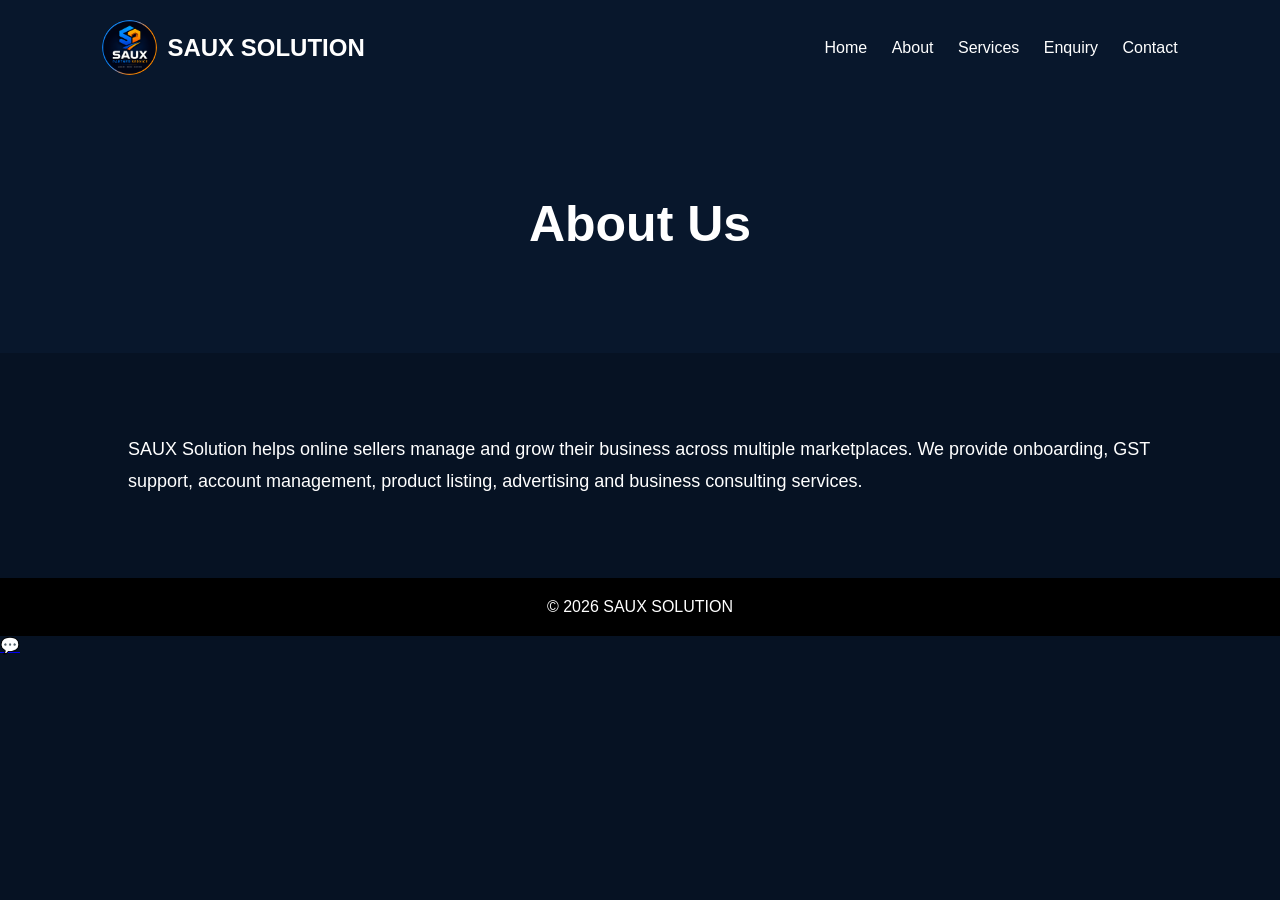
==== about.html @ 6de0330b "Update about.html" ====
<!DOCTYPE html>
<html lang="en">
<head>
<meta charset="UTF-8">
<meta name="viewport" content="width=device-width, initial-scale=1.0">
<title>About - SAUX Solution</title>
<link rel="stylesheet" href="css/style.css">
</head>

<body>

<header>

<div class="logo">
<img src="assets/logo.png">
<h2>SAUX SOLUTION</h2>
</div>

<nav>
<a href="index.html">Home</a>
<a href="about.html">About</a>
<a href="services.html">Services</a>
<a href="enquiry.html">Enquiry</a>
<a href="contact.html">Contact</a>
</nav>

</header>

<section class="page-banner">
<h1>About Us</h1>
</section>

<section class="content">

<p>
SAUX Solution helps online sellers manage and grow their business across multiple marketplaces.
We provide onboarding, GST support, account management, product listing, advertising and business consulting services.
</p>

</section>

<footer>
© 2026 SAUX SOLUTION
</footer>

<a href="https://wa.me/919226494403" class="whatsapp-float">

💬

</a>
  
</body>
</html>
---- css/style.css ----
*{
margin:0;
padding:0;
box-sizing:border-box;
font-family:'Poppins',sans-serif;
}

body{
background:#061223;
color:white;
}

header{
padding:20px 8%;
display:flex;
justify-content:space-between;
align-items:center;
background:#08172c;
}

.logo{
display:flex;
align-items:center;
gap:10px;
}

.logo img{
width:55px;
height:55px;
border-radius:50%;
}

nav a{
color:white;
text-decoration:none;
margin-left:20px;
transition:0.3s;
}

nav a:hover{
color:#ff9800;
}

.hero{
height:90vh;
display:flex;
justify-content:center;
align-items:center;
text-align:center;
padding:40px;
background:linear-gradient(to bottom,#061223,#020817);
}

.hero h1{
font-size:60px;
margin-bottom:20px;
}

.hero p{
font-size:20px;
max-width:700px;
margin:auto;
}

.btn{
display:inline-block;
margin-top:30px;
padding:14px 35px;
background:#ff9800;
color:white;
border:none;
border-radius:30px;
cursor:pointer;
text-decoration:none;
}

.features{
padding:80px 8%;
display:grid;
grid-template-columns:repeat(auto-fit,minmax(250px,1fr));
gap:25px;
}

.feature-card,
.service-card{
background:#0c1d34;
padding:30px;
border-radius:15px;
transition:0.3s;
}

.feature-card:hover,
.service-card:hover{
transform:translateY(-5px);
}

.page-banner{
padding:100px 20px;
text-align:center;
background:#08172c;
}

.page-banner h1{
font-size:50px;
}

.content{
padding:80px 10%;
line-height:1.8;
font-size:18px;
}

.services-grid{
padding:80px 8%;
display:grid;
grid-template-columns:repeat(auto-fit,minmax(280px,1fr));
gap:25px;
}

.form-section{
padding:80px 8%;
display:flex;
justify-content:center;
}

form{
width:100%;
max-width:600px;
display:flex;
flex-direction:column;
gap:20px;
}

input,
textarea{
padding:15px;
border:none;
border-radius:10px;
background:#10243f;
color:white;
}

textarea{
height:150px;
resize:none;
}

.login-box{
max-width:400px;
margin:100px auto;
padding:40px;
background:#0c1d34;
border-radius:15px;
display:flex;
flex-direction:column;
gap:20px;
}

.admin-panel{
padding:80px 8%;
}

.lead-card{
background:#10243f;
padding:25px;
margin-bottom:20px;
border-radius:12px;
}

footer{
padding:20px;
text-align:center;
background:black;
}

@media(max-width:768px){

.hero h1{
font-size:40px;
}

nav{
display:none;
}

}

.login-container{
height:100vh;
display:flex;
justify-content:center;
align-items:center;
background:linear-gradient(to bottom,#061223,#020817);
padding:20px;
}

.login-box{
width:100%;
max-width:420px;
background:#0c1d34;
padding:40px;
border-radius:20px;
box-shadow:0 0 30px rgba(0,0,0,0.4);
text-align:center;
}

.login-box h1{
margin-bottom:10px;
font-size:32px;
}

.login-box p{
margin-bottom:20px;
opacity:0.8;
}

.login-box input{
width:100%;
padding:15px;
margin-bottom:18px;
border:none;
border-radius:10px;
background:#10243f;
color:white;
font-size:16px;
}

.login-box input:focus{
outline:none;
border:1px solid #ff9800;
}

#error{
color:#ff4d4d;
margin-top:15px;
font-size:14px;
}

.btn{
width:100%;
padding:15px;
background:#ff9800;
border:none;
border-radius:10px;
font-size:16px;
font-weight:600;
cursor:pointer;
transition:0.3s;
}

.btn:hover{
background:#ffb340;
}

.logout-btn{
width:200px;
margin-bottom:30px;
}

.delete-btn{
margin-top:15px;
padding:10px 20px;
background:#ff4d4d;
border:none;
border-radius:8px;
color:white;
cursor:pointer;
font-weight:600;
}

.delete-btn:hover{
background:#ff1f1f;
}
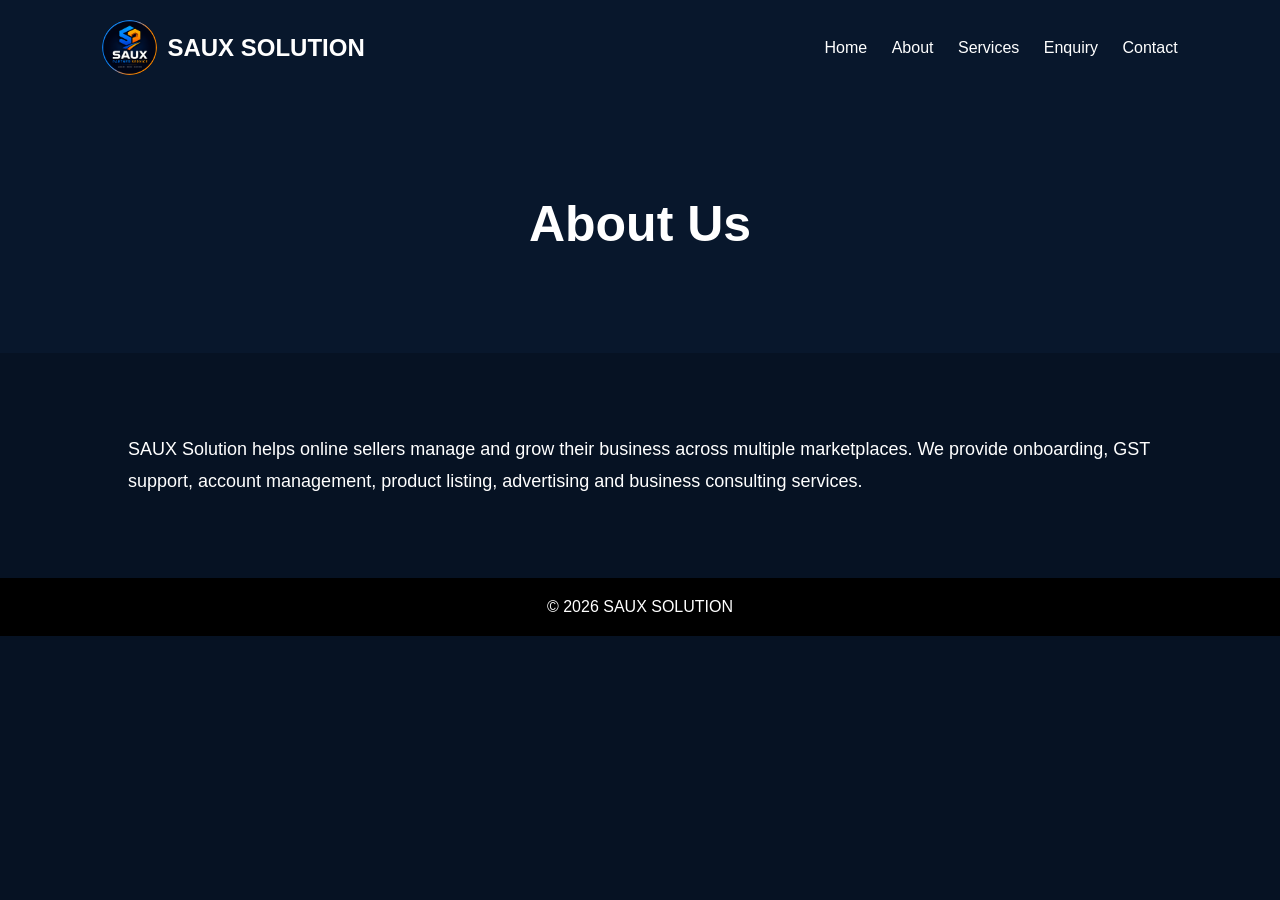
==== commit 27d704d7: "Update about.html" ====
--- a/about.html
+++ b/about.html
@@ -43,9 +43,6 @@
 © 2026 SAUX SOLUTION
 </footer>
 
-<a href="https://wa.me/919226494403" class="whatsapp-float">
-
-💬
 
 </a>
   
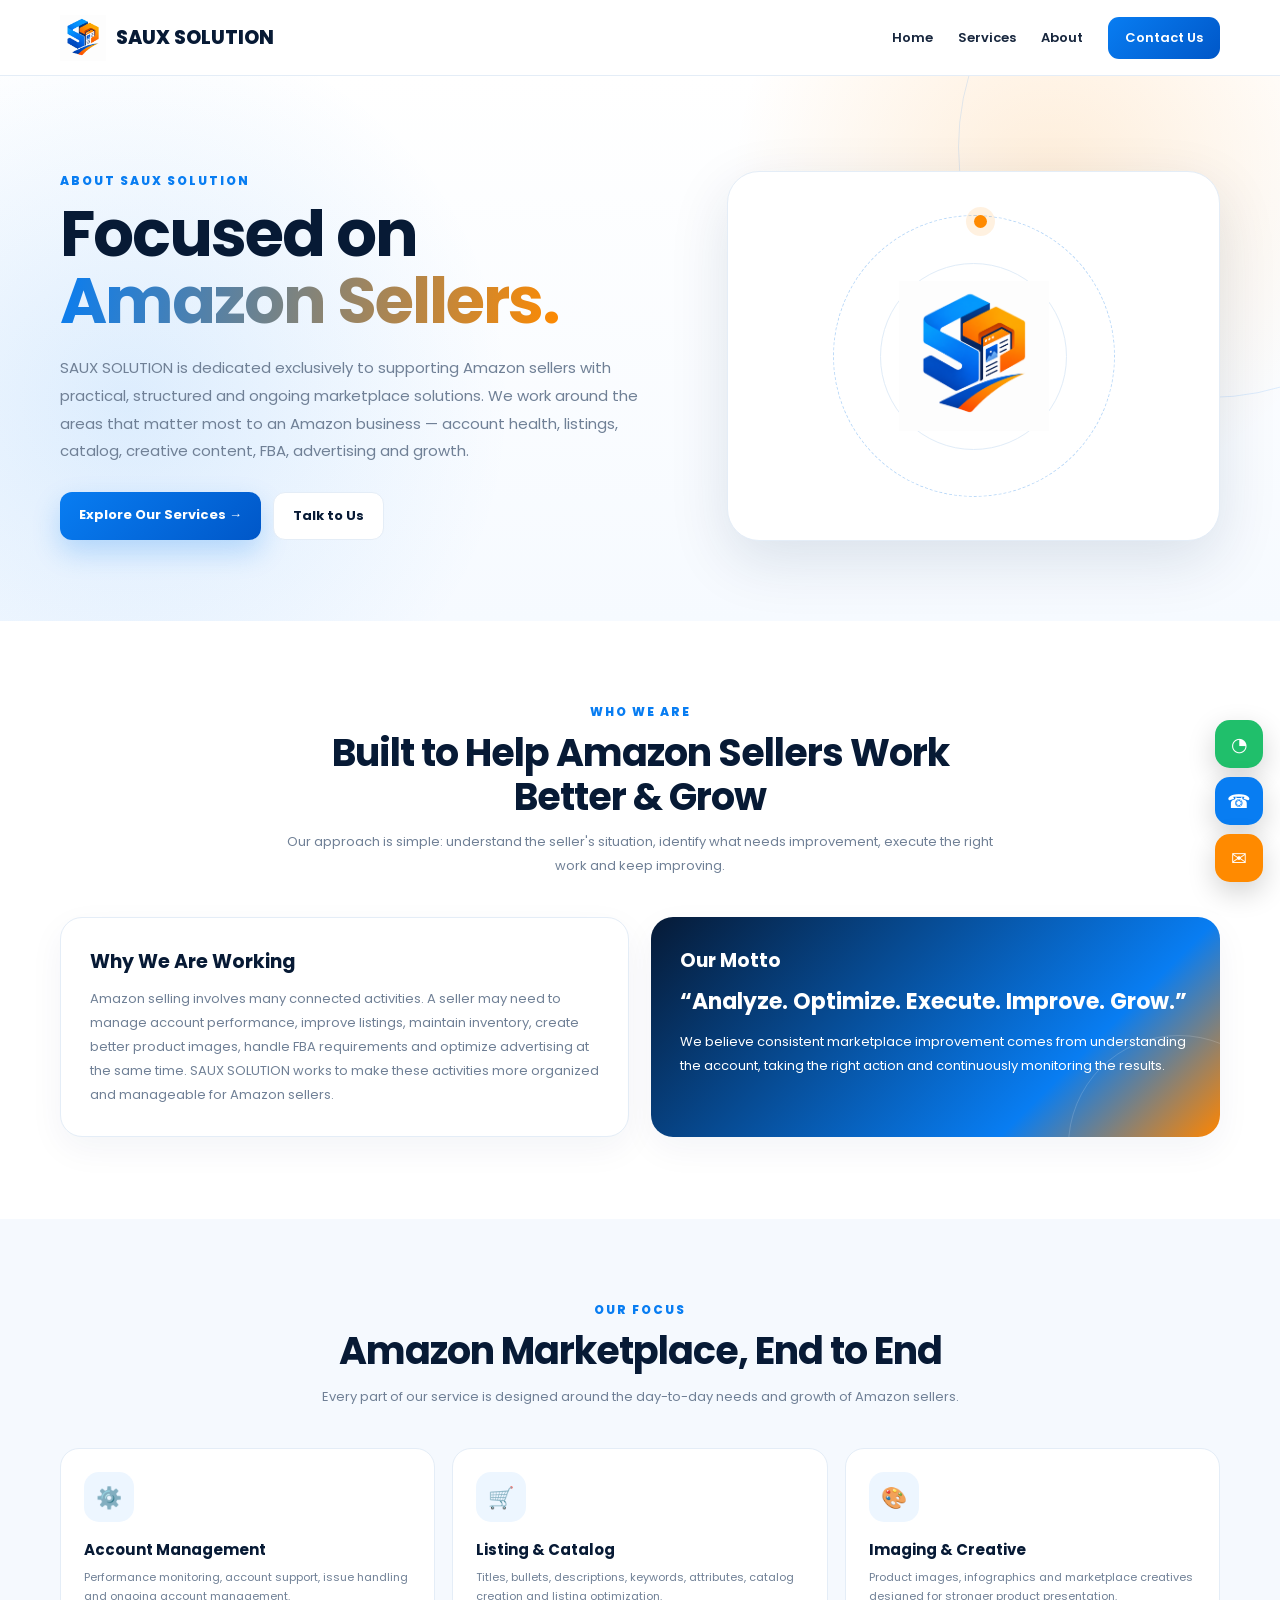
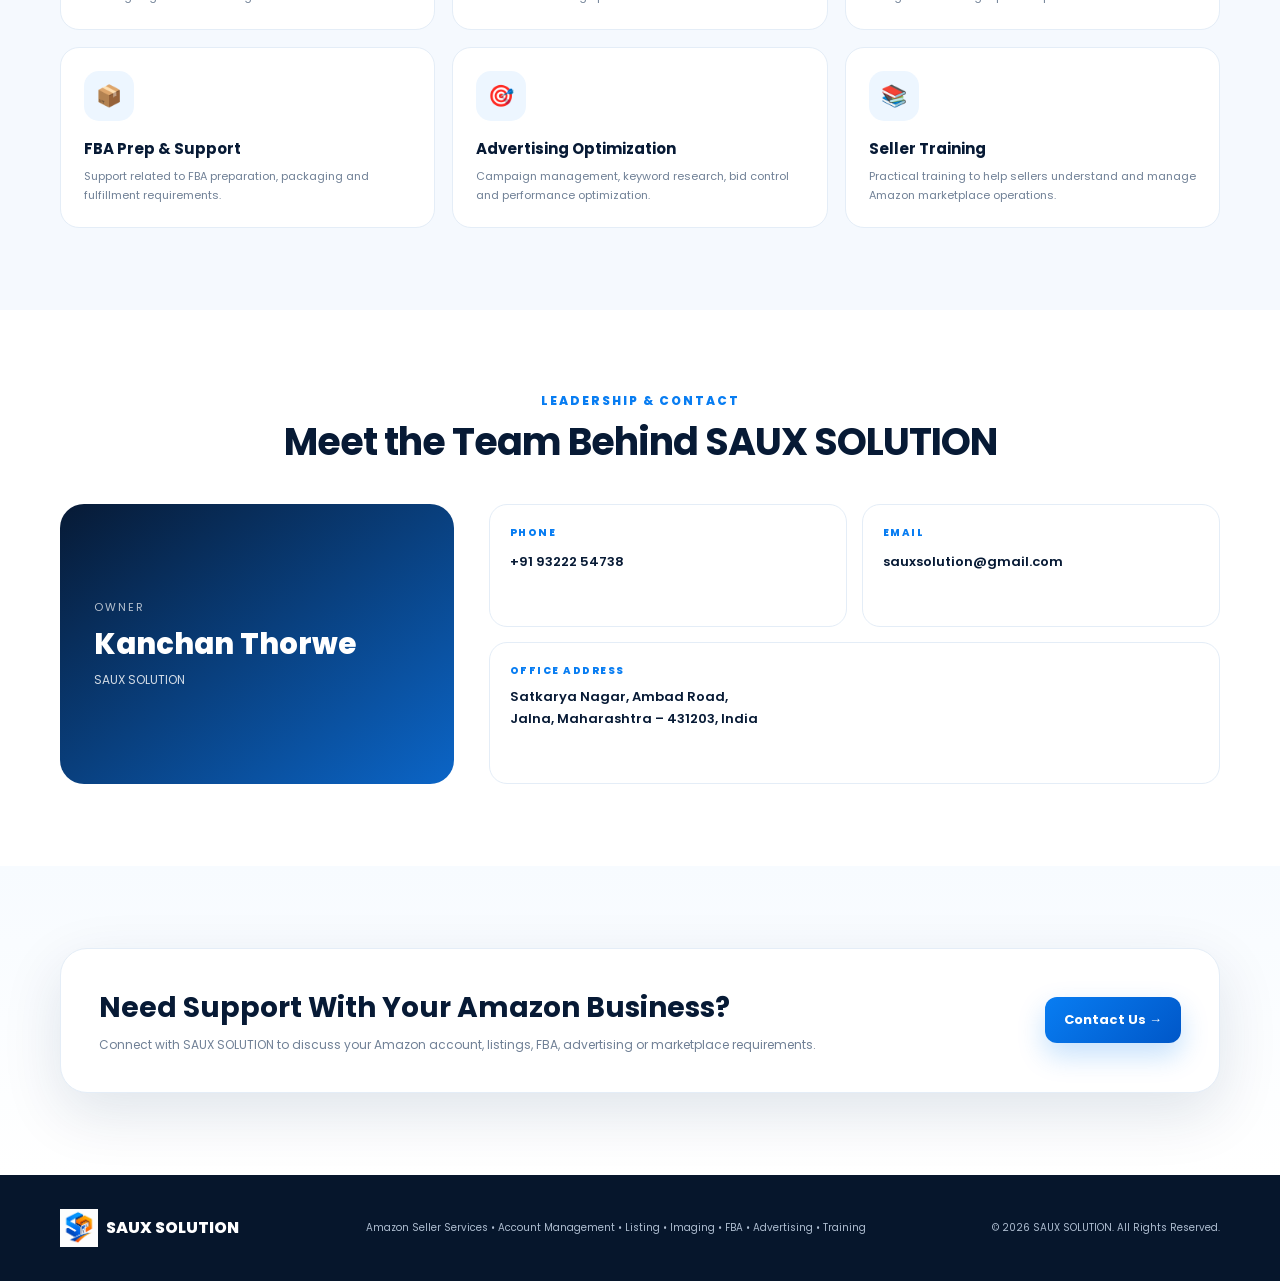
==== commit 35fdd62f: "Update about.html" ====
--- a/about.html
+++ b/about.html
@@ -3,48 +3,254 @@
 <head>
 <meta charset="UTF-8">
 <meta name="viewport" content="width=device-width, initial-scale=1.0">
-<title>About - SAUX Solution</title>
-<link rel="stylesheet" href="css/style.css">
+<title>About Us | SAUX SOLUTION</title>
+<meta name="description" content="Learn about SAUX SOLUTION, an Amazon seller support company focused on account management, listing optimization, imaging, FBA support, advertising and seller growth.">
+<link rel="preconnect" href="https://fonts.googleapis.com">
+<link rel="preconnect" href="https://fonts.gstatic.com" crossorigin>
+<link href="https://fonts.googleapis.com/css2?family=Poppins:wght@400;500;600;700;800&display=swap" rel="stylesheet">
+<style>
+:root{
+ --blue:#087df2;--blue2:#0057c8;--orange:#ff8a00;--orange2:#ff5a00;
+ --navy:#071a35;--text:#17263d;--muted:#708096;--soft:#f5f9fe;
+ --line:#e4edf7;--shadow:0 20px 60px rgba(7,43,82,.12)
+}
+*{box-sizing:border-box;margin:0;padding:0}
+html{scroll-behavior:smooth}
+body{font-family:Poppins,Arial,sans-serif;color:var(--text);overflow-x:hidden;background:#fff}
+a{text-decoration:none;color:inherit}
+.container{width:min(1160px,92%);margin:auto}
+header{height:76px;display:flex;align-items:center;background:rgba(255,255,255,.95);backdrop-filter:blur(14px);border-bottom:1px solid var(--line);position:sticky;top:0;z-index:100}
+.nav{display:flex;align-items:center;justify-content:space-between}
+.brand{display:flex;align-items:center;gap:10px;font-weight:800;color:var(--navy);font-size:19px}
+.brand img{width:46px;height:46px;object-fit:contain}
+nav{display:flex;gap:25px;align-items:center;font-size:13px;font-weight:600}
+nav a:hover{color:var(--blue)}
+.cta{padding:11px 17px;border-radius:11px;background:linear-gradient(135deg,var(--blue),var(--blue2));color:#fff}
+.hero{position:relative;overflow:hidden;padding:95px 0 80px;background:
+radial-gradient(circle at 82% 20%,rgba(255,138,0,.15),transparent 28%),
+radial-gradient(circle at 10% 60%,rgba(8,125,242,.12),transparent 32%),
+linear-gradient(180deg,#fff,#f6faff)}
+.hero:before{content:"";position:absolute;width:500px;height:500px;border:1px solid rgba(8,125,242,.12);border-radius:50%;right:-180px;top:-180px}
+.hero-grid{display:grid;grid-template-columns:1.1fr .9fr;gap:65px;align-items:center;position:relative}
+.kicker{font-size:12px;font-weight:800;letter-spacing:2px;text-transform:uppercase;color:var(--blue);margin-bottom:10px}
+h1{font-size:clamp(42px,5vw,64px);line-height:1.05;letter-spacing:-2px;color:var(--navy)}
+.gradient{background:linear-gradient(100deg,var(--blue),var(--orange));-webkit-background-clip:text;background-clip:text;color:transparent}
+.hero p{color:var(--muted);font-size:15px;line-height:1.85;margin:20px 0;max-width:650px}
+.buttons{display:flex;gap:12px;flex-wrap:wrap;margin-top:27px}
+.btn{padding:13px 19px;border-radius:12px;font-size:13px;font-weight:700;transition:.25s}
+.btn:hover{transform:translateY(-3px)}
+.primary{background:linear-gradient(135deg,var(--blue),var(--blue2));color:#fff;box-shadow:0 12px 28px rgba(8,125,242,.24)}
+.secondary{border:1px solid var(--line);background:#fff;color:var(--navy)}
+.logo-card{height:370px;border-radius:32px;background:#fff;border:1px solid var(--line);box-shadow:var(--shadow);display:grid;place-items:center;position:relative;overflow:hidden}
+.logo-card:before{content:"";position:absolute;width:280px;height:280px;border:1px dashed #b9d8f8;border-radius:50%;animation:spin 20s linear infinite}
+.logo-card:after{content:"";position:absolute;width:185px;height:185px;border:1px solid #e0ecf8;border-radius:50%}
+.logo-card img{width:150px;height:150px;object-fit:contain;position:relative;z-index:2}
+.dot{position:absolute;width:13px;height:13px;border-radius:50%;background:var(--orange);top:43px;left:50%;z-index:3;box-shadow:0 0 0 8px rgba(255,138,0,.12)}
+.section{padding:82px 0}
+.head{text-align:center;max-width:720px;margin:0 auto 40px}
+.head h2{font-size:38px;line-height:1.15;color:var(--navy);letter-spacing:-1px}
+.head p{font-size:13px;line-height:1.8;color:var(--muted);margin-top:12px}
+.about-grid{display:grid;grid-template-columns:1fr 1fr;gap:22px}
+.card{border:1px solid var(--line);border-radius:22px;padding:29px;background:#fff;box-shadow:0 12px 35px rgba(9,48,91,.05)}
+.card h3{font-size:19px;color:var(--navy);margin-bottom:11px}
+.card p{font-size:13px;line-height:1.85;color:var(--muted)}
+.moto{background:linear-gradient(135deg,#061a36,#087df2 72%,#ff8500);color:#fff;border:0;position:relative;overflow:hidden}
+.moto:after{content:"";position:absolute;width:220px;height:220px;border:1px solid rgba(255,255,255,.16);border-radius:50%;right:-70px;bottom:-120px}
+.moto h3,.moto p{color:#fff;position:relative;z-index:2}
+.moto strong{display:block;font-size:22px;line-height:1.45;margin-bottom:12px;position:relative;z-index:2}
+.focus{background:var(--soft)}
+.focus-grid{display:grid;grid-template-columns:repeat(3,1fr);gap:17px}
+.focus-card{background:#fff;border:1px solid var(--line);border-radius:19px;padding:23px;transition:.3s}
+.focus-card:hover{transform:translateY(-7px);box-shadow:var(--shadow)}
+.icon{width:50px;height:50px;border-radius:15px;background:#edf6ff;display:grid;place-items:center;font-size:21px;margin-bottom:16px}
+.focus-card h3{font-size:15px;color:var(--navy);margin-bottom:7px}
+.focus-card p{font-size:11px;line-height:1.7;color:var(--muted)}
+.owner{display:grid;grid-template-columns:.7fr 1.3fr;gap:35px;align-items:stretch}
+.owner-box{border-radius:24px;background:linear-gradient(145deg,#071a35,#0b65c7);color:#fff;padding:34px;display:flex;flex-direction:column;justify-content:center;min-height:280px}
+.owner-label{font-size:11px;text-transform:uppercase;letter-spacing:2px;opacity:.7}
+.owner-name{font-size:29px;font-weight:800;margin-top:7px}
+.owner-role{font-size:12px;opacity:.82;margin-top:5px}
+.info{display:grid;grid-template-columns:1fr 1fr;gap:15px}
+.info-item{border:1px solid var(--line);border-radius:18px;padding:20px;background:#fff}
+.info-item.full{grid-column:1/-1}
+.info-item .label{font-size:10px;text-transform:uppercase;letter-spacing:1.5px;font-weight:800;color:var(--blue);margin-bottom:7px}
+.info-item p,.info-item a{font-size:13px;line-height:1.7;color:var(--navy);font-weight:600}
+.info-item a:hover{color:var(--blue)}
+.contact{background:linear-gradient(180deg,#f7fbff,#fff)}
+.contact-box{border-radius:27px;background:#fff;border:1px solid var(--line);box-shadow:var(--shadow);padding:38px;display:flex;justify-content:space-between;align-items:center;gap:30px}
+.contact-box h2{font-size:28px;color:var(--navy)}
+.contact-box p{font-size:12px;color:var(--muted);margin-top:7px}
+footer{background:#06162c;color:#aebdd0;padding:34px 0}
+.footer{display:flex;justify-content:space-between;gap:20px;align-items:center}
+.footer-brand{color:#fff;font-weight:800;display:flex;align-items:center;gap:8px}
+.footer-brand img{width:38px;height:38px;object-fit:contain}
+.footer p{font-size:10px}
+.float{position:fixed;right:17px;bottom:18px;display:flex;flex-direction:column;gap:9px;z-index:999}
+.float a{width:48px;height:48px;border-radius:15px;color:#fff;display:grid;place-items:center;font-size:19px;box-shadow:0 10px 28px rgba(0,0,0,.18);transition:.25s}
+.float a:hover{transform:translateY(-4px)}
+.whatsapp{background:#20bf6b}.phone{background:var(--blue)}.email{background:var(--orange)}
+@keyframes spin{to{transform:rotate(360deg)}}
+@media(max-width:850px){
+ .hero-grid,.owner{grid-template-columns:1fr}.hero{padding:65px 0}.logo-card{height:310px}.focus-grid{grid-template-columns:1fr 1fr}
+ nav a:not(.cta){display:none}
+}
+@media(max-width:600px){
+ .section{padding:60px 0}.about-grid,.focus-grid,.info{grid-template-columns:1fr}
+ .info-item.full{grid-column:auto}.contact-box{flex-direction:column;align-items:flex-start;padding:28px}
+ .head h2{font-size:31px}.hero h1{font-size:43px}.footer{flex-direction:column;align-items:flex-start}
+}
+</style>
 </head>
-
 <body>
 
 <header>
-
-<div class="logo">
-<img src="assets/logo.png">
-<h2>SAUX SOLUTION</h2>
+ <div class="container nav">
+  <a href="index.html" class="brand">
+   <img src="assets/logo.png" alt="SAUX SOLUTION">
+   <span>SAUX SOLUTION</span>
+  </a>
+  <nav>
+   <a href="index.html">Home</a>
+   <a href="service.html">Services</a>
+   <a href="#about">About</a>
+   <a href="#contact" class="cta">Contact Us</a>
+  </nav>
+ </div>
+</header>
+
+<main>
+<section class="hero">
+ <div class="container hero-grid">
+  <div>
+   <div class="kicker">About SAUX SOLUTION</div>
+   <h1>Focused on<br><span class="gradient">Amazon Sellers.</span></h1>
+   <p>
+    SAUX SOLUTION is dedicated exclusively to supporting Amazon sellers with
+    practical, structured and ongoing marketplace solutions. We work around
+    the areas that matter most to an Amazon business — account health,
+    listings, catalog, creative content, FBA, advertising and growth.
+   </p>
+   <div class="buttons">
+    <a class="btn primary" href="service.html">Explore Our Services →</a>
+    <a class="btn secondary" href="tel:9322254738">Talk to Us</a>
+   </div>
+  </div>
+  <div class="logo-card">
+   <span class="dot"></span>
+   <img src="assets/logo.png" alt="SAUX SOLUTION Logo">
+  </div>
+ </div>
+</section>
+
+<section class="section" id="about">
+ <div class="container">
+  <div class="head">
+   <div class="kicker">Who We Are</div>
+   <h2>Built to Help Amazon Sellers Work Better & Grow</h2>
+   <p>Our approach is simple: understand the seller's situation, identify what needs improvement, execute the right work and keep improving.</p>
+  </div>
+
+  <div class="about-grid">
+   <div class="card">
+    <h3>Why We Are Working</h3>
+    <p>
+     Amazon selling involves many connected activities. A seller may need to
+     manage account performance, improve listings, maintain inventory,
+     create better product images, handle FBA requirements and optimize
+     advertising at the same time. SAUX SOLUTION works to make these
+     activities more organized and manageable for Amazon sellers.
+    </p>
+   </div>
+   <div class="card moto">
+    <h3>Our Motto</h3>
+    <strong>“Analyze. Optimize. Execute. Improve. Grow.”</strong>
+    <p>
+     We believe consistent marketplace improvement comes from understanding
+     the account, taking the right action and continuously monitoring the
+     results.
+    </p>
+   </div>
+  </div>
+ </div>
+</section>
+
+<section class="section focus">
+ <div class="container">
+  <div class="head">
+   <div class="kicker">Our Focus</div>
+   <h2>Amazon Marketplace, End to End</h2>
+   <p>Every part of our service is designed around the day-to-day needs and growth of Amazon sellers.</p>
+  </div>
+
+  <div class="focus-grid">
+   <div class="focus-card"><div class="icon">⚙️</div><h3>Account Management</h3><p>Performance monitoring, account support, issue handling and ongoing account management.</p></div>
+   <div class="focus-card"><div class="icon">🛒</div><h3>Listing & Catalog</h3><p>Titles, bullets, descriptions, keywords, attributes, catalog creation and listing optimization.</p></div>
+   <div class="focus-card"><div class="icon">🎨</div><h3>Imaging & Creative</h3><p>Product images, infographics and marketplace creatives designed for stronger product presentation.</p></div>
+   <div class="focus-card"><div class="icon">📦</div><h3>FBA Prep & Support</h3><p>Support related to FBA preparation, packaging and fulfillment requirements.</p></div>
+   <div class="focus-card"><div class="icon">🎯</div><h3>Advertising Optimization</h3><p>Campaign management, keyword research, bid control and performance optimization.</p></div>
+   <div class="focus-card"><div class="icon">📚</div><h3>Seller Training</h3><p>Practical training to help sellers understand and manage Amazon marketplace operations.</p></div>
+  </div>
+ </div>
+</section>
+
+<section class="section">
+ <div class="container">
+  <div class="head">
+   <div class="kicker">Leadership & Contact</div>
+   <h2>Meet the Team Behind SAUX SOLUTION</h2>
+  </div>
+
+  <div class="owner">
+   <div class="owner-box">
+    <span class="owner-label">Owner</span>
+    <div class="owner-name">Kanchan Thorwe</div>
+    <div class="owner-role">SAUX SOLUTION</div>
+   </div>
+
+   <div class="info">
+    <div class="info-item">
+     <div class="label">Phone</div>
+     <a href="tel:9322254738">+91 93222 54738</a>
+    </div>
+    <div class="info-item">
+     <div class="label">Email</div>
+     <a href="mailto:sauxsolution@gmail.com">sauxsolution@gmail.com</a>
+    </div>
+    <div class="info-item full">
+     <div class="label">Office Address</div>
+     <p>Satkarya Nagar, Ambad Road,<br>Jalna, Maharashtra – 431203, India</p>
+    </div>
+   </div>
+  </div>
+ </div>
+</section>
+
+<section class="section contact" id="contact">
+ <div class="container">
+  <div class="contact-box">
+   <div>
+    <h2>Need Support With Your Amazon Business?</h2>
+    <p>Connect with SAUX SOLUTION to discuss your Amazon account, listings, FBA, advertising or marketplace requirements.</p>
+   </div>
+   <a class="btn primary" href="tel:9322254738">Contact Us →</a>
+  </div>
+ </div>
+</section>
+</main>
+
+<footer>
+ <div class="container footer">
+  <div class="footer-brand"><img src="assets/logo.png" alt="">SAUX SOLUTION</div>
+  <p>Amazon Seller Services • Account Management • Listing • Imaging • FBA • Advertising • Training</p>
+  <p>© 2026 SAUX SOLUTION. All Rights Reserved.</p>
+ </div>
+</footer>
+
+<div class="float">
+ <a class="whatsapp" href="https://wa.me/919322254738" target="_blank" aria-label="WhatsApp">◔</a>
+ <a class="phone" href="tel:9322254738" aria-label="Call">☎</a>
+ <a class="email" href="mailto:sauxsolution@gmail.com" aria-label="Email">✉</a>
 </div>
 
-<nav>
-<a href="index.html">Home</a>
-<a href="about.html">About</a>
-<a href="services.html">Services</a>
-<a href="enquiry.html">Enquiry</a>
-<a href="contact.html">Contact</a>
-</nav>
-
-</header>
-
-<section class="page-banner">
-<h1>About Us</h1>
-</section>
-
-<section class="content">
-
-<p>
-SAUX Solution helps online sellers manage and grow their business across multiple marketplaces.
-We provide onboarding, GST support, account management, product listing, advertising and business consulting services.
-</p>
-
-</section>
-
-<footer>
-© 2026 SAUX SOLUTION
-</footer>
-
-
-</a>
-  
 </body>
 </html>
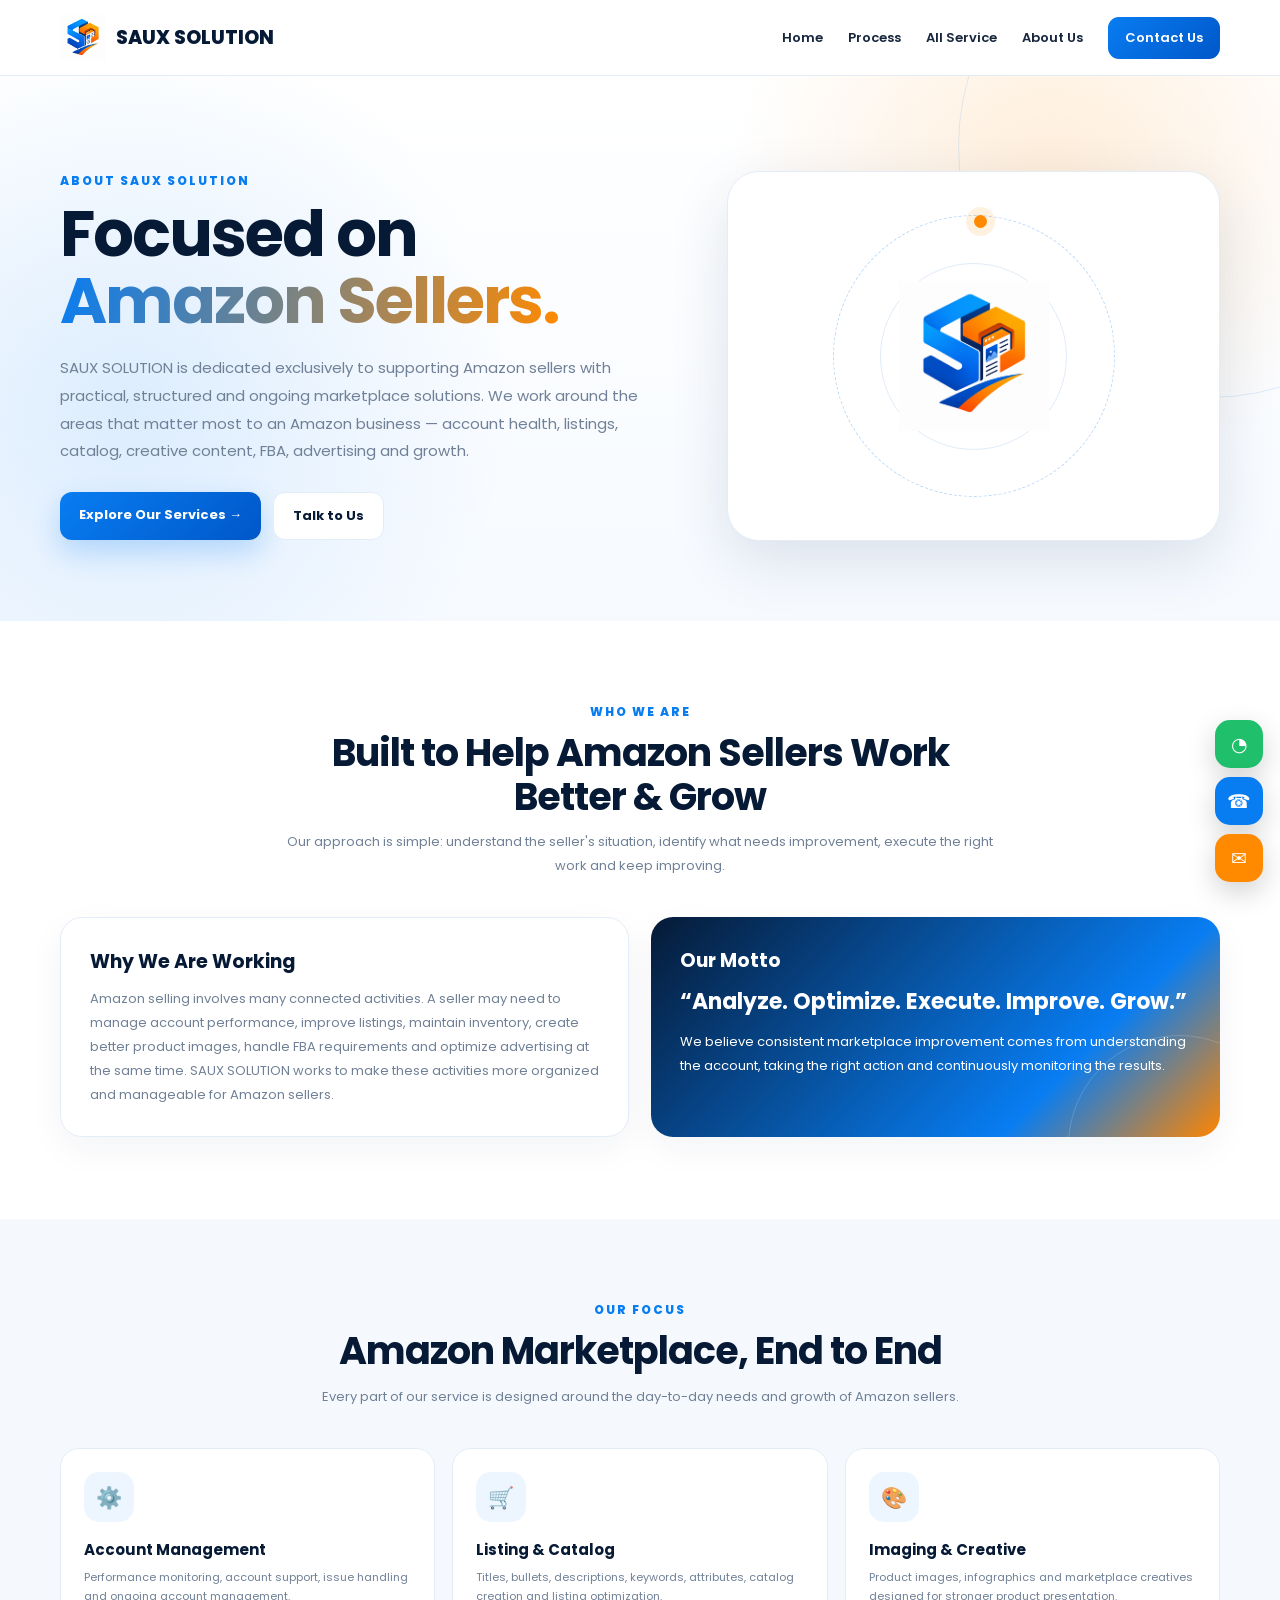
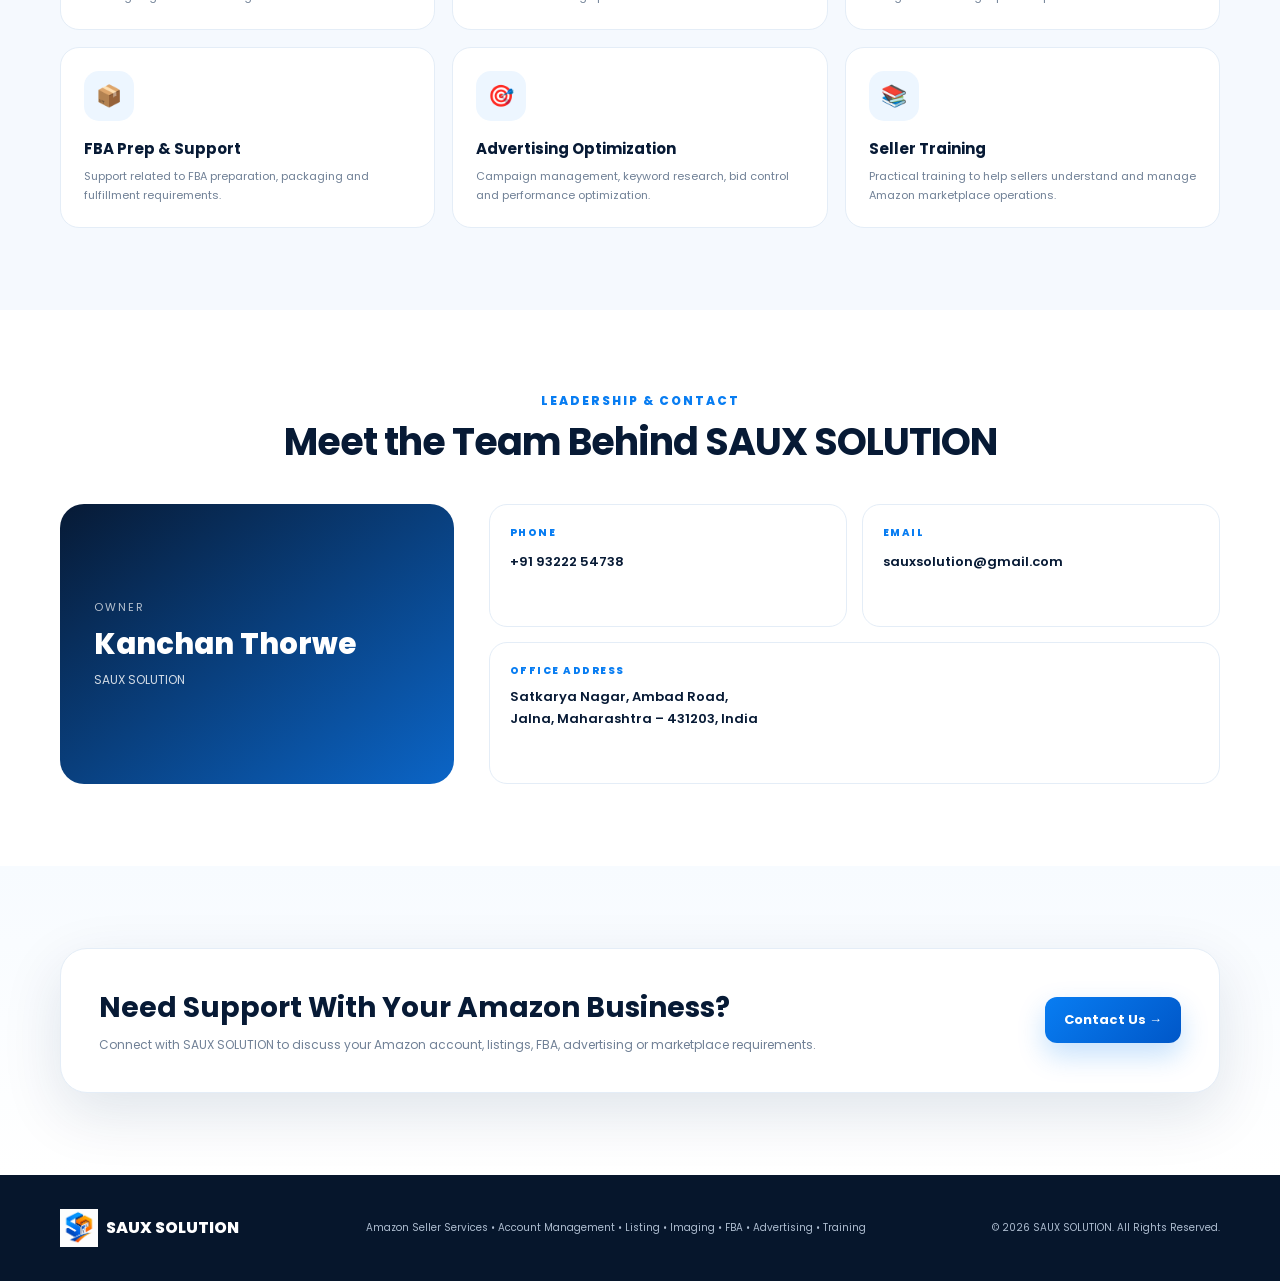
==== commit 96016cbc: "Update about.html" ====
--- a/about.html
+++ b/about.html
@@ -111,8 +111,9 @@
   </a>
   <nav>
    <a href="index.html">Home</a>
-   <a href="service.html">Services</a>
-   <a href="#about">About</a>
+   <a href="#process">Process</a>
+   <a href="service.html">All Service</a>
+   <a href="about.html">About Us</a>
    <a href="#contact" class="cta">Contact Us</a>
   </nav>
  </div>
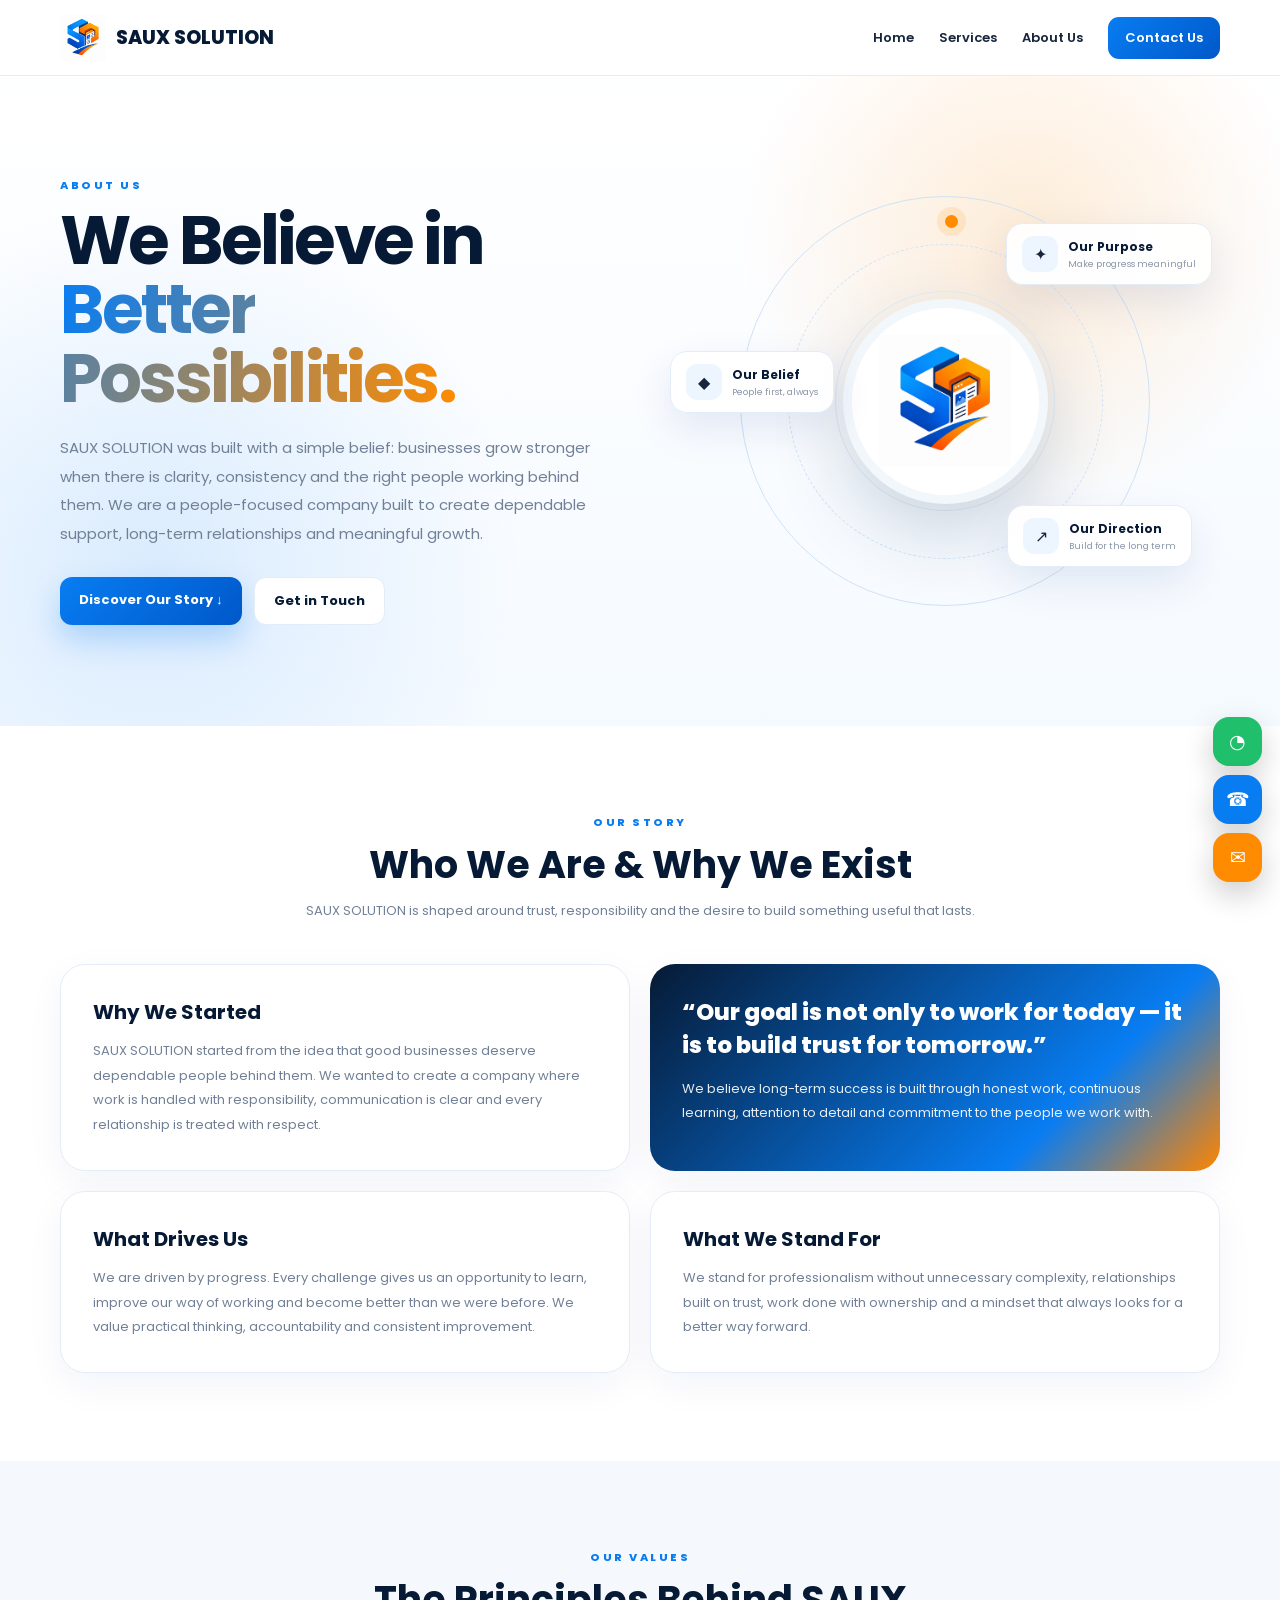
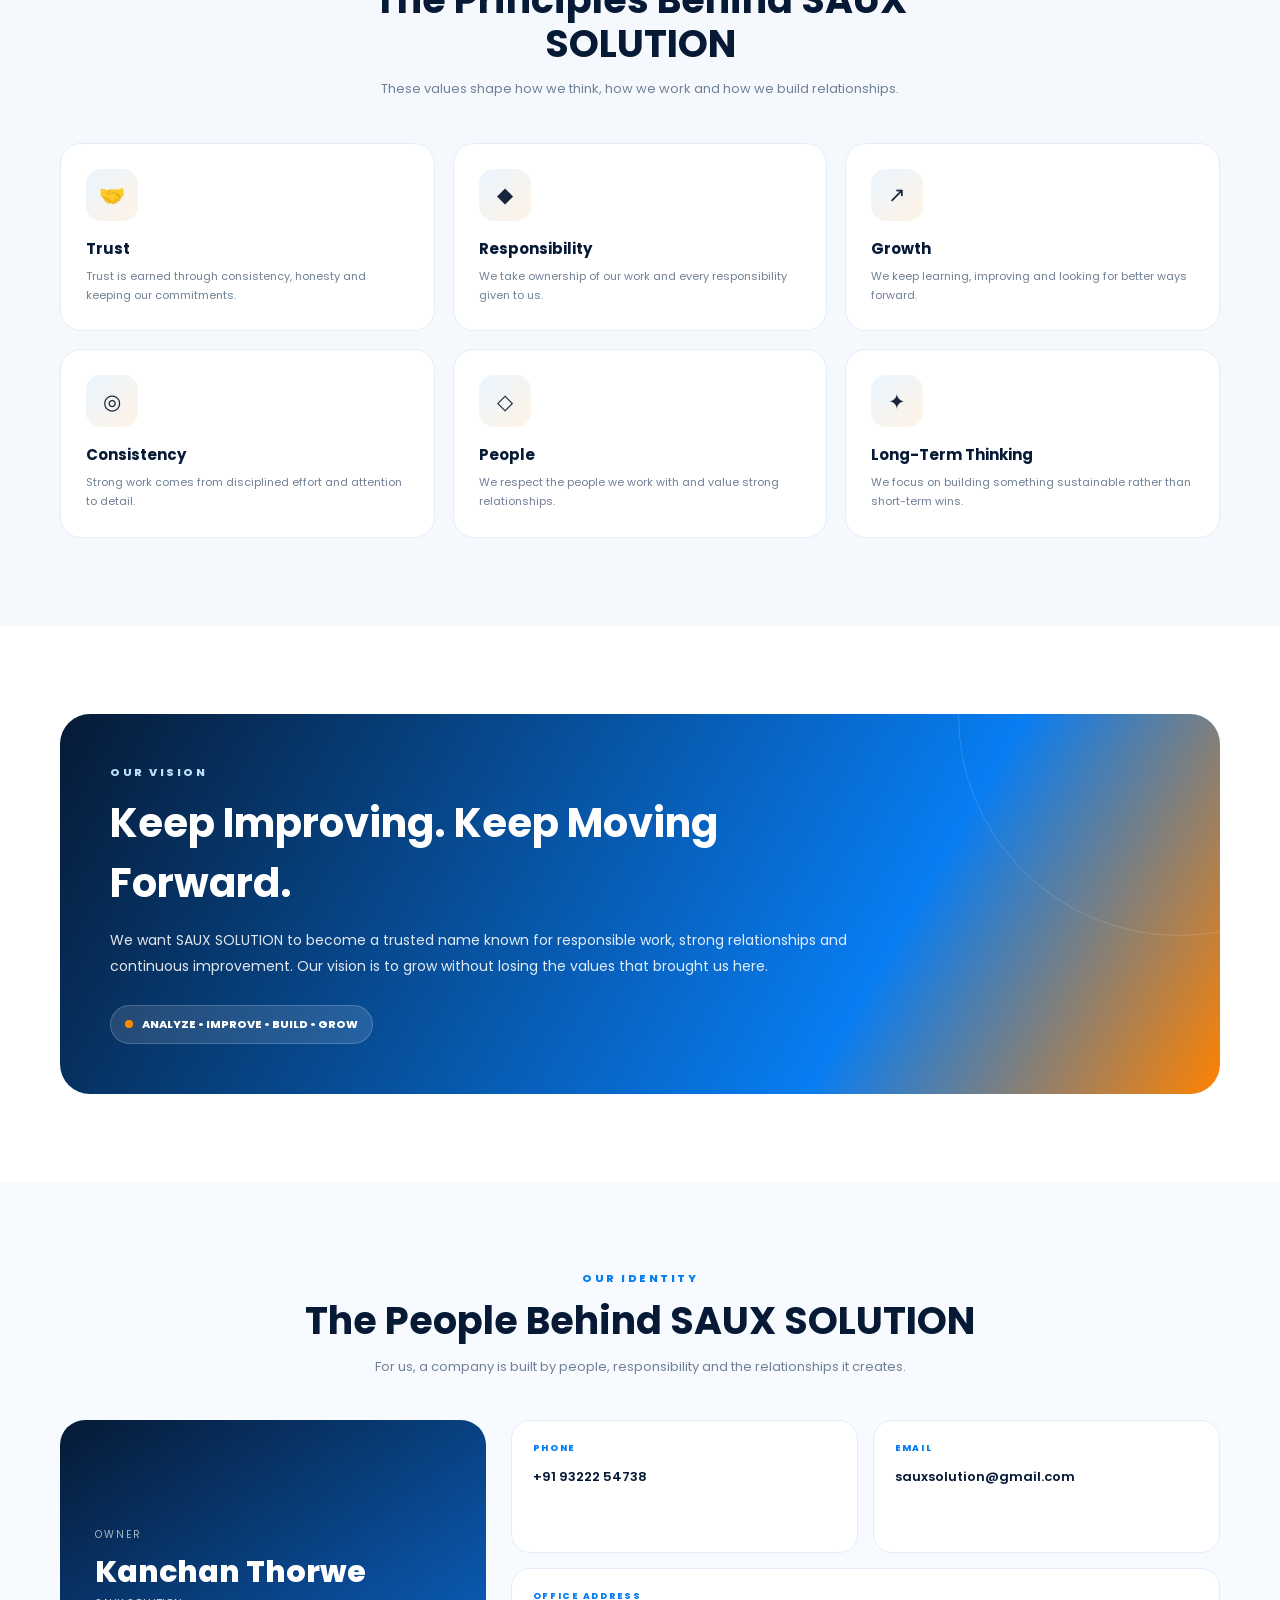
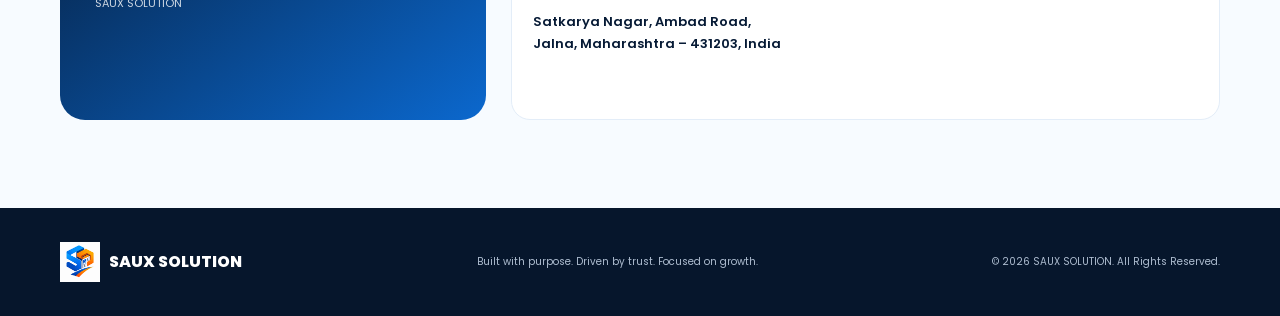
==== commit 05999f6b: "Update about.html" ====
--- a/about.html
+++ b/about.html
@@ -1,257 +1,13 @@
-<!DOCTYPE html>
-<html lang="en">
-<head>
-<meta charset="UTF-8">
-<meta name="viewport" content="width=device-width, initial-scale=1.0">
-<title>About Us | SAUX SOLUTION</title>
-<meta name="description" content="Learn about SAUX SOLUTION, an Amazon seller support company focused on account management, listing optimization, imaging, FBA support, advertising and seller growth.">
-<link rel="preconnect" href="https://fonts.googleapis.com">
-<link rel="preconnect" href="https://fonts.gstatic.com" crossorigin>
-<link href="https://fonts.googleapis.com/css2?family=Poppins:wght@400;500;600;700;800&display=swap" rel="stylesheet">
-<style>
-:root{
- --blue:#087df2;--blue2:#0057c8;--orange:#ff8a00;--orange2:#ff5a00;
- --navy:#071a35;--text:#17263d;--muted:#708096;--soft:#f5f9fe;
- --line:#e4edf7;--shadow:0 20px 60px rgba(7,43,82,.12)
-}
-*{box-sizing:border-box;margin:0;padding:0}
-html{scroll-behavior:smooth}
-body{font-family:Poppins,Arial,sans-serif;color:var(--text);overflow-x:hidden;background:#fff}
-a{text-decoration:none;color:inherit}
-.container{width:min(1160px,92%);margin:auto}
-header{height:76px;display:flex;align-items:center;background:rgba(255,255,255,.95);backdrop-filter:blur(14px);border-bottom:1px solid var(--line);position:sticky;top:0;z-index:100}
-.nav{display:flex;align-items:center;justify-content:space-between}
-.brand{display:flex;align-items:center;gap:10px;font-weight:800;color:var(--navy);font-size:19px}
-.brand img{width:46px;height:46px;object-fit:contain}
-nav{display:flex;gap:25px;align-items:center;font-size:13px;font-weight:600}
-nav a:hover{color:var(--blue)}
-.cta{padding:11px 17px;border-radius:11px;background:linear-gradient(135deg,var(--blue),var(--blue2));color:#fff}
-.hero{position:relative;overflow:hidden;padding:95px 0 80px;background:
-radial-gradient(circle at 82% 20%,rgba(255,138,0,.15),transparent 28%),
-radial-gradient(circle at 10% 60%,rgba(8,125,242,.12),transparent 32%),
-linear-gradient(180deg,#fff,#f6faff)}
-.hero:before{content:"";position:absolute;width:500px;height:500px;border:1px solid rgba(8,125,242,.12);border-radius:50%;right:-180px;top:-180px}
-.hero-grid{display:grid;grid-template-columns:1.1fr .9fr;gap:65px;align-items:center;position:relative}
-.kicker{font-size:12px;font-weight:800;letter-spacing:2px;text-transform:uppercase;color:var(--blue);margin-bottom:10px}
-h1{font-size:clamp(42px,5vw,64px);line-height:1.05;letter-spacing:-2px;color:var(--navy)}
-.gradient{background:linear-gradient(100deg,var(--blue),var(--orange));-webkit-background-clip:text;background-clip:text;color:transparent}
-.hero p{color:var(--muted);font-size:15px;line-height:1.85;margin:20px 0;max-width:650px}
-.buttons{display:flex;gap:12px;flex-wrap:wrap;margin-top:27px}
-.btn{padding:13px 19px;border-radius:12px;font-size:13px;font-weight:700;transition:.25s}
-.btn:hover{transform:translateY(-3px)}
-.primary{background:linear-gradient(135deg,var(--blue),var(--blue2));color:#fff;box-shadow:0 12px 28px rgba(8,125,242,.24)}
-.secondary{border:1px solid var(--line);background:#fff;color:var(--navy)}
-.logo-card{height:370px;border-radius:32px;background:#fff;border:1px solid var(--line);box-shadow:var(--shadow);display:grid;place-items:center;position:relative;overflow:hidden}
-.logo-card:before{content:"";position:absolute;width:280px;height:280px;border:1px dashed #b9d8f8;border-radius:50%;animation:spin 20s linear infinite}
-.logo-card:after{content:"";position:absolute;width:185px;height:185px;border:1px solid #e0ecf8;border-radius:50%}
-.logo-card img{width:150px;height:150px;object-fit:contain;position:relative;z-index:2}
-.dot{position:absolute;width:13px;height:13px;border-radius:50%;background:var(--orange);top:43px;left:50%;z-index:3;box-shadow:0 0 0 8px rgba(255,138,0,.12)}
-.section{padding:82px 0}
-.head{text-align:center;max-width:720px;margin:0 auto 40px}
-.head h2{font-size:38px;line-height:1.15;color:var(--navy);letter-spacing:-1px}
-.head p{font-size:13px;line-height:1.8;color:var(--muted);margin-top:12px}
-.about-grid{display:grid;grid-template-columns:1fr 1fr;gap:22px}
-.card{border:1px solid var(--line);border-radius:22px;padding:29px;background:#fff;box-shadow:0 12px 35px rgba(9,48,91,.05)}
-.card h3{font-size:19px;color:var(--navy);margin-bottom:11px}
-.card p{font-size:13px;line-height:1.85;color:var(--muted)}
-.moto{background:linear-gradient(135deg,#061a36,#087df2 72%,#ff8500);color:#fff;border:0;position:relative;overflow:hidden}
-.moto:after{content:"";position:absolute;width:220px;height:220px;border:1px solid rgba(255,255,255,.16);border-radius:50%;right:-70px;bottom:-120px}
-.moto h3,.moto p{color:#fff;position:relative;z-index:2}
-.moto strong{display:block;font-size:22px;line-height:1.45;margin-bottom:12px;position:relative;z-index:2}
-.focus{background:var(--soft)}
-.focus-grid{display:grid;grid-template-columns:repeat(3,1fr);gap:17px}
-.focus-card{background:#fff;border:1px solid var(--line);border-radius:19px;padding:23px;transition:.3s}
-.focus-card:hover{transform:translateY(-7px);box-shadow:var(--shadow)}
-.icon{width:50px;height:50px;border-radius:15px;background:#edf6ff;display:grid;place-items:center;font-size:21px;margin-bottom:16px}
-.focus-card h3{font-size:15px;color:var(--navy);margin-bottom:7px}
-.focus-card p{font-size:11px;line-height:1.7;color:var(--muted)}
-.owner{display:grid;grid-template-columns:.7fr 1.3fr;gap:35px;align-items:stretch}
-.owner-box{border-radius:24px;background:linear-gradient(145deg,#071a35,#0b65c7);color:#fff;padding:34px;display:flex;flex-direction:column;justify-content:center;min-height:280px}
-.owner-label{font-size:11px;text-transform:uppercase;letter-spacing:2px;opacity:.7}
-.owner-name{font-size:29px;font-weight:800;margin-top:7px}
-.owner-role{font-size:12px;opacity:.82;margin-top:5px}
-.info{display:grid;grid-template-columns:1fr 1fr;gap:15px}
-.info-item{border:1px solid var(--line);border-radius:18px;padding:20px;background:#fff}
-.info-item.full{grid-column:1/-1}
-.info-item .label{font-size:10px;text-transform:uppercase;letter-spacing:1.5px;font-weight:800;color:var(--blue);margin-bottom:7px}
-.info-item p,.info-item a{font-size:13px;line-height:1.7;color:var(--navy);font-weight:600}
-.info-item a:hover{color:var(--blue)}
-.contact{background:linear-gradient(180deg,#f7fbff,#fff)}
-.contact-box{border-radius:27px;background:#fff;border:1px solid var(--line);box-shadow:var(--shadow);padding:38px;display:flex;justify-content:space-between;align-items:center;gap:30px}
-.contact-box h2{font-size:28px;color:var(--navy)}
-.contact-box p{font-size:12px;color:var(--muted);margin-top:7px}
-footer{background:#06162c;color:#aebdd0;padding:34px 0}
-.footer{display:flex;justify-content:space-between;gap:20px;align-items:center}
-.footer-brand{color:#fff;font-weight:800;display:flex;align-items:center;gap:8px}
-.footer-brand img{width:38px;height:38px;object-fit:contain}
-.footer p{font-size:10px}
-.float{position:fixed;right:17px;bottom:18px;display:flex;flex-direction:column;gap:9px;z-index:999}
-.float a{width:48px;height:48px;border-radius:15px;color:#fff;display:grid;place-items:center;font-size:19px;box-shadow:0 10px 28px rgba(0,0,0,.18);transition:.25s}
-.float a:hover{transform:translateY(-4px)}
-.whatsapp{background:#20bf6b}.phone{background:var(--blue)}.email{background:var(--orange)}
-@keyframes spin{to{transform:rotate(360deg)}}
-@media(max-width:850px){
- .hero-grid,.owner{grid-template-columns:1fr}.hero{padding:65px 0}.logo-card{height:310px}.focus-grid{grid-template-columns:1fr 1fr}
- nav a:not(.cta){display:none}
-}
-@media(max-width:600px){
- .section{padding:60px 0}.about-grid,.focus-grid,.info{grid-template-columns:1fr}
- .info-item.full{grid-column:auto}.contact-box{flex-direction:column;align-items:flex-start;padding:28px}
- .head h2{font-size:31px}.hero h1{font-size:43px}.footer{flex-direction:column;align-items:flex-start}
-}
-</style>
-</head>
-<body>
-
-<header>
- <div class="container nav">
-  <a href="index.html" class="brand">
-   <img src="assets/logo.png" alt="SAUX SOLUTION">
-   <span>SAUX SOLUTION</span>
-  </a>
-  <nav>
-   <a href="index.html">Home</a>
-   <a href="#process">Process</a>
-   <a href="service.html">All Service</a>
-   <a href="about.html">About Us</a>
-   <a href="#contact" class="cta">Contact Us</a>
-  </nav>
- </div>
-</header>
-
+<!DOCTYPE html><html lang="en"><head><meta charset="UTF-8"><meta name="viewport" content="width=device-width,initial-scale=1.0"><title>About Us | SAUX SOLUTION</title><meta name="description" content="About SAUX SOLUTION — our story, purpose, vision, values, motto, leadership and contact information."><link rel="preconnect" href="https://fonts.googleapis.com"><link rel="preconnect" href="https://fonts.gstatic.com" crossorigin><link href="https://fonts.googleapis.com/css2?family=Poppins:wght@400;500;600;700;800&display=swap" rel="stylesheet"><style>
+:root{--b:#087df2;--bd:#0058c9;--o:#ff8b00;--n:#061a35;--m:#718096;--l:#f5f9fe;--line:#e3edf8}*{box-sizing:border-box;margin:0;padding:0}html{scroll-behavior:smooth}body{font-family:Poppins,Arial;color:#17263c;overflow-x:hidden}a{text-decoration:none;color:inherit}.c{width:min(1160px,92%);margin:auto}header{height:76px;position:sticky;top:0;z-index:10;background:#fffffff2;backdrop-filter:blur(16px);border-bottom:1px solid var(--line)}nav,.nav{height:100%;display:flex;align-items:center;justify-content:space-between}.brand{display:flex;align-items:center;gap:10px;font-weight:800;color:var(--n);font-size:19px}.brand img{width:46px;height:46px;object-fit:contain}.links{display:flex;gap:25px;font-size:13px;font-weight:600}.links a:hover{color:var(--b)}.cta{padding:11px 17px;border-radius:11px;color:white!important;background:linear-gradient(135deg,var(--b),var(--bd))}.hero{min-height:650px;display:flex;align-items:center;overflow:hidden;background:radial-gradient(circle at 80% 25%,#ff8b0028,transparent 25%),radial-gradient(circle at 12% 75%,#087df220,transparent 30%),linear-gradient(#fff,#f5faff)}.grid{display:grid;grid-template-columns:1fr 1fr;gap:60px;align-items:center}.k{font-size:11px;letter-spacing:2.5px;text-transform:uppercase;font-weight:800;color:var(--b);margin-bottom:12px}h1{font-size:clamp(44px,5.3vw,70px);line-height:1.02;letter-spacing:-2.8px;color:var(--n)}.grad{background:linear-gradient(100deg,var(--b),var(--o));-webkit-background-clip:text;color:transparent}.hero p{font-size:15px;line-height:1.9;color:var(--m);margin-top:21px}.buttons{display:flex;gap:12px;margin-top:29px;flex-wrap:wrap}.btn{padding:13px 19px;border-radius:12px;font-size:13px;font-weight:700;transition:.25s}.btn:hover{transform:translateY(-3px)}.primary{background:linear-gradient(135deg,var(--b),var(--bd));color:#fff;box-shadow:0 14px 30px #087df240}.light{border:1px solid var(--line);background:#fff;color:var(--n)}.art{height:440px;position:relative;display:grid;place-items:center}.ring{position:absolute;border-radius:50%;border:1px solid #cfe3f8}.a{width:410px;height:410px;animation:spin 24s linear infinite}.b{width:315px;height:315px;border-style:dashed;animation:spinr 18s linear infinite}.d{width:220px;height:220px;border-color:#e3edf8}.dot{position:absolute;width:13px;height:13px;border-radius:50%;background:var(--o);top:18px;left:50%;box-shadow:0 0 0 8px #ff8b0022}.core{width:205px;height:205px;border-radius:50%;background:#fff;border:9px solid #f2f7fc;box-shadow:0 28px 75px #052a5230;display:grid;place-items:center;z-index:3;animation:floatcore 5s ease-in-out infinite}.core img{width:132px;height:132px;object-fit:contain}.orb{position:absolute;z-index:4;background:#fffffff5;border:1px solid var(--line);box-shadow:0 16px 42px #072a8219;border-radius:17px;padding:12px 15px;display:flex;gap:10px;align-items:center;animation:float 5s ease-in-out infinite}.orb strong{display:block;font-size:12px;color:var(--n)}.orb span{display:block;font-size:9px;color:#8a96a7;margin-top:2px}.oi{width:36px;height:36px;border-radius:11px;display:grid;place-items:center;background:#edf6ff}.x{right:8px;top:42px}.y{left:0;top:170px;animation-delay:.8s}.z{right:28px;bottom:54px;animation-delay:1.4s}.section{padding:88px 0}.head{text-align:center;max-width:720px;margin:0 auto 42px}.head h2{font-size:38px;line-height:1.15;color:var(--n)}.head p{font-size:13px;line-height:1.8;color:var(--m);margin-top:12px}.story{display:grid;grid-template-columns:1fr 1fr;gap:20px}.card{border:1px solid var(--line);border-radius:25px;padding:32px;background:#fff;box-shadow:0 12px 38px #072a820d}.card h3{font-size:20px;color:var(--n);margin-bottom:12px}.card p{font-size:13px;line-height:1.9;color:var(--m)}.highlight{background:linear-gradient(135deg,#061a35,#087df2 72%,#ff8500);border:0;color:#fff}.highlight h3,.highlight p{color:#fff}.highlight p{opacity:.9}.quote{font-size:23px;font-weight:800;line-height:1.45;margin-bottom:14px}.values{background:var(--l)}.values-grid{display:grid;grid-template-columns:repeat(3,1fr);gap:18px}.value{background:#fff;border:1px solid var(--line);border-radius:21px;padding:25px;transition:.3s}.value:hover{transform:translateY(-8px);box-shadow:0 24px 70px #052a5221}.vi{width:52px;height:52px;border-radius:15px;display:grid;place-items:center;background:linear-gradient(135deg,#eaf5ff,#fff3e5);font-size:21px;margin-bottom:16px}.value h3{font-size:15px;color:var(--n);margin-bottom:7px}.value p{font-size:11px;line-height:1.75;color:var(--m)}.vision{padding:88px 0}.vision-box{background:linear-gradient(120deg,#061a35,#087df2 70%,#ff8200);border-radius:30px;padding:50px;color:white;position:relative;overflow:hidden}.vision-box:before{content:"";position:absolute;width:440px;height:440px;border:1px solid #ffffff24;border-radius:50%;right:-180px;top:-220px}.vision-content{position:relative;z-index:2;max-width:750px}.vision-content .k{color:#bfe1ff}.vision-content h2{font-size:40px}.vision-content p{font-size:14px;line-height:1.9;opacity:.88;margin-top:14px}.motto{display:inline-flex;gap:9px;align-items:center;margin-top:25px;padding:10px 14px;background:#ffffff1f;border:1px solid #ffffff2e;border-radius:999px;font-size:11px;font-weight:800}.md{width:8px;height:8px;background:var(--o);border-radius:50%}.contact{background:#f7fbff}.owner{display:grid;grid-template-columns:.75fr 1.25fr;gap:25px}.owner-card{min-height:300px;border-radius:25px;padding:35px;color:#fff;background:linear-gradient(145deg,#061a35,#0b68ce);display:flex;flex-direction:column;justify-content:center;overflow:hidden}.ol{font-size:10px;letter-spacing:2px;text-transform:uppercase;opacity:.65}.on{font-size:30px;font-weight:800;margin-top:7px}.or{font-size:11px;opacity:.8}.info{display:grid;grid-template-columns:1fr 1fr;gap:15px}.inf{background:#fff;border:1px solid var(--line);border-radius:19px;padding:21px}.full{grid-column:1/-1}.label{font-size:9px;text-transform:uppercase;letter-spacing:1.7px;color:var(--b);font-weight:800;margin-bottom:8px}.inf p,.inf a{font-size:13px;line-height:1.7;font-weight:600;color:var(--n)}.inf a:hover{color:var(--b)}footer{background:#06162c;color:#aebdd0;padding:34px 0}.foot{display:flex;justify-content:space-between;align-items:center;gap:20px}.fb{display:flex;align-items:center;gap:9px;color:#fff;font-weight:800}.fb img{width:40px}.foot p{font-size:10px}.float{position:fixed;right:18px;bottom:18px;display:flex;flex-direction:column;gap:9px;z-index:20}.float a{width:49px;height:49px;border-radius:16px;color:#fff;display:grid;place-items:center;font-size:19px;box-shadow:0 12px 30px #0003;transition:.25s}.float a:hover{transform:translateY(-4px)}.wa{background:#20bf6b}.ph{background:var(--b)}.em{background:var(--o)}.reveal{opacity:0;transform:translateY(24px);transition:.7s}.show{opacity:1;transform:none}@keyframes spin{to{transform:rotate(360deg)}}@keyframes spinr{to{transform:rotate(-360deg)}}@keyframes float{0%,100%{transform:translateY(0)}50%{transform:translateY(-12px)}}@keyframes floatcore{0%,100%{transform:translateY(0)}50%{transform:translateY(-8px)}}@media(max-width:900px){.grid,.owner{grid-template-columns:1fr}.hero{padding:70px 0}.art{height:420px}.values-grid{grid-template-columns:1fr 1fr}.story{grid-template-columns:1fr}}@media(max-width:650px){header{height:68px}.brand{font-size:17px}.brand img{width:41px}.links a:not(.cta){display:none}.hero{padding:52px 0 30px}.hero h1{font-size:45px}.hero p{font-size:13px}.art{transform:scale(.78);margin:-30px 0 -55px}.section{padding:62px 0}.head h2{font-size:31px}.values-grid,.info{grid-template-columns:1fr}.full{grid-column:auto}.vision-box{padding:34px 25px}.vision-content h2{font-size:31px}.foot{flex-direction:column;align-items:flex-start}}
+</style></head><body>
+<header><div class="c nav"><a class="brand" href="index.html"><img src="assets/logo.png" alt="SAUX SOLUTION"><span>SAUX SOLUTION</span></a><nav class="links"><a href="index.html">Home</a><a href="service.html">Services</a><a href="about.html">About Us</a><a class="cta" href="#contact">Contact Us</a></nav></div></header>
 <main>
-<section class="hero">
- <div class="container hero-grid">
-  <div>
-   <div class="kicker">About SAUX SOLUTION</div>
-   <h1>Focused on<br><span class="gradient">Amazon Sellers.</span></h1>
-   <p>
-    SAUX SOLUTION is dedicated exclusively to supporting Amazon sellers with
-    practical, structured and ongoing marketplace solutions. We work around
-    the areas that matter most to an Amazon business — account health,
-    listings, catalog, creative content, FBA, advertising and growth.
-   </p>
-   <div class="buttons">
-    <a class="btn primary" href="service.html">Explore Our Services →</a>
-    <a class="btn secondary" href="tel:9322254738">Talk to Us</a>
-   </div>
-  </div>
-  <div class="logo-card">
-   <span class="dot"></span>
-   <img src="assets/logo.png" alt="SAUX SOLUTION Logo">
-  </div>
- </div>
-</section>
-
-<section class="section" id="about">
- <div class="container">
-  <div class="head">
-   <div class="kicker">Who We Are</div>
-   <h2>Built to Help Amazon Sellers Work Better & Grow</h2>
-   <p>Our approach is simple: understand the seller's situation, identify what needs improvement, execute the right work and keep improving.</p>
-  </div>
-
-  <div class="about-grid">
-   <div class="card">
-    <h3>Why We Are Working</h3>
-    <p>
-     Amazon selling involves many connected activities. A seller may need to
-     manage account performance, improve listings, maintain inventory,
-     create better product images, handle FBA requirements and optimize
-     advertising at the same time. SAUX SOLUTION works to make these
-     activities more organized and manageable for Amazon sellers.
-    </p>
-   </div>
-   <div class="card moto">
-    <h3>Our Motto</h3>
-    <strong>“Analyze. Optimize. Execute. Improve. Grow.”</strong>
-    <p>
-     We believe consistent marketplace improvement comes from understanding
-     the account, taking the right action and continuously monitoring the
-     results.
-    </p>
-   </div>
-  </div>
- </div>
-</section>
-
-<section class="section focus">
- <div class="container">
-  <div class="head">
-   <div class="kicker">Our Focus</div>
-   <h2>Amazon Marketplace, End to End</h2>
-   <p>Every part of our service is designed around the day-to-day needs and growth of Amazon sellers.</p>
-  </div>
-
-  <div class="focus-grid">
-   <div class="focus-card"><div class="icon">⚙️</div><h3>Account Management</h3><p>Performance monitoring, account support, issue handling and ongoing account management.</p></div>
-   <div class="focus-card"><div class="icon">🛒</div><h3>Listing & Catalog</h3><p>Titles, bullets, descriptions, keywords, attributes, catalog creation and listing optimization.</p></div>
-   <div class="focus-card"><div class="icon">🎨</div><h3>Imaging & Creative</h3><p>Product images, infographics and marketplace creatives designed for stronger product presentation.</p></div>
-   <div class="focus-card"><div class="icon">📦</div><h3>FBA Prep & Support</h3><p>Support related to FBA preparation, packaging and fulfillment requirements.</p></div>
-   <div class="focus-card"><div class="icon">🎯</div><h3>Advertising Optimization</h3><p>Campaign management, keyword research, bid control and performance optimization.</p></div>
-   <div class="focus-card"><div class="icon">📚</div><h3>Seller Training</h3><p>Practical training to help sellers understand and manage Amazon marketplace operations.</p></div>
-  </div>
- </div>
-</section>
-
-<section class="section">
- <div class="container">
-  <div class="head">
-   <div class="kicker">Leadership & Contact</div>
-   <h2>Meet the Team Behind SAUX SOLUTION</h2>
-  </div>
-
-  <div class="owner">
-   <div class="owner-box">
-    <span class="owner-label">Owner</span>
-    <div class="owner-name">Kanchan Thorwe</div>
-    <div class="owner-role">SAUX SOLUTION</div>
-   </div>
-
-   <div class="info">
-    <div class="info-item">
-     <div class="label">Phone</div>
-     <a href="tel:9322254738">+91 93222 54738</a>
-    </div>
-    <div class="info-item">
-     <div class="label">Email</div>
-     <a href="mailto:sauxsolution@gmail.com">sauxsolution@gmail.com</a>
-    </div>
-    <div class="info-item full">
-     <div class="label">Office Address</div>
-     <p>Satkarya Nagar, Ambad Road,<br>Jalna, Maharashtra – 431203, India</p>
-    </div>
-   </div>
-  </div>
- </div>
-</section>
-
-<section class="section contact" id="contact">
- <div class="container">
-  <div class="contact-box">
-   <div>
-    <h2>Need Support With Your Amazon Business?</h2>
-    <p>Connect with SAUX SOLUTION to discuss your Amazon account, listings, FBA, advertising or marketplace requirements.</p>
-   </div>
-   <a class="btn primary" href="tel:9322254738">Contact Us →</a>
-  </div>
- </div>
-</section>
-</main>
-
-<footer>
- <div class="container footer">
-  <div class="footer-brand"><img src="assets/logo.png" alt="">SAUX SOLUTION</div>
-  <p>Amazon Seller Services • Account Management • Listing • Imaging • FBA • Advertising • Training</p>
-  <p>© 2026 SAUX SOLUTION. All Rights Reserved.</p>
- </div>
-</footer>
-
-<div class="float">
- <a class="whatsapp" href="https://wa.me/919322254738" target="_blank" aria-label="WhatsApp">◔</a>
- <a class="phone" href="tel:9322254738" aria-label="Call">☎</a>
- <a class="email" href="mailto:sauxsolution@gmail.com" aria-label="Email">✉</a>
-</div>
-
-</body>
-</html>
+<section class="hero"><div class="c grid"><div class="reveal"><div class="k">About Us</div><h1>We Believe in<br><span class="grad">Better Possibilities.</span></h1><p>SAUX SOLUTION was built with a simple belief: businesses grow stronger when there is clarity, consistency and the right people working behind them. We are a people-focused company built to create dependable support, long-term relationships and meaningful growth.</p><div class="buttons"><a class="btn primary" href="#story">Discover Our Story ↓</a><a class="btn light" href="#contact">Get in Touch</a></div></div><div class="art reveal"><div class="ring a"><i class="dot"></i></div><div class="ring b"></div><div class="ring d"></div><div class="core"><img src="assets/logo.png" alt="SAUX SOLUTION Logo"></div><div class="orb x"><div class="oi">✦</div><div><strong>Our Purpose</strong><span>Make progress meaningful</span></div></div><div class="orb y"><div class="oi">◆</div><div><strong>Our Belief</strong><span>People first, always</span></div></div><div class="orb z"><div class="oi">↗</div><div><strong>Our Direction</strong><span>Build for the long term</span></div></div></div></div></section>
+<section class="section" id="story"><div class="c"><div class="head reveal"><div class="k">Our Story</div><h2>Who We Are & Why We Exist</h2><p>SAUX SOLUTION is shaped around trust, responsibility and the desire to build something useful that lasts.</p></div><div class="story"><div class="card reveal"><h3>Why We Started</h3><p>SAUX SOLUTION started from the idea that good businesses deserve dependable people behind them. We wanted to create a company where work is handled with responsibility, communication is clear and every relationship is treated with respect.</p></div><div class="card highlight reveal"><div class="quote">“Our goal is not only to work for today — it is to build trust for tomorrow.”</div><p>We believe long-term success is built through honest work, continuous learning, attention to detail and commitment to the people we work with.</p></div><div class="card reveal"><h3>What Drives Us</h3><p>We are driven by progress. Every challenge gives us an opportunity to learn, improve our way of working and become better than we were before. We value practical thinking, accountability and consistent improvement.</p></div><div class="card reveal"><h3>What We Stand For</h3><p>We stand for professionalism without unnecessary complexity, relationships built on trust, work done with ownership and a mindset that always looks for a better way forward.</p></div></div></div></section>
+<section class="section values"><div class="c"><div class="head reveal"><div class="k">Our Values</div><h2>The Principles Behind SAUX SOLUTION</h2><p>These values shape how we think, how we work and how we build relationships.</p></div><div class="values-grid"><div class="value reveal"><div class="vi">🤝</div><h3>Trust</h3><p>Trust is earned through consistency, honesty and keeping our commitments.</p></div><div class="value reveal"><div class="vi">◆</div><h3>Responsibility</h3><p>We take ownership of our work and every responsibility given to us.</p></div><div class="value reveal"><div class="vi">↗</div><h3>Growth</h3><p>We keep learning, improving and looking for better ways forward.</p></div><div class="value reveal"><div class="vi">◎</div><h3>Consistency</h3><p>Strong work comes from disciplined effort and attention to detail.</p></div><div class="value reveal"><div class="vi">◇</div><h3>People</h3><p>We respect the people we work with and value strong relationships.</p></div><div class="value reveal"><div class="vi">✦</div><h3>Long-Term Thinking</h3><p>We focus on building something sustainable rather than short-term wins.</p></div></div></div></section>
+<section class="vision"><div class="c"><div class="vision-box reveal"><div class="vision-content"><div class="k">Our Vision</div><h2>Keep Improving. Keep Moving Forward.</h2><p>We want SAUX SOLUTION to become a trusted name known for responsible work, strong relationships and continuous improvement. Our vision is to grow without losing the values that brought us here.</p><div class="motto"><i class="md"></i> ANALYZE • IMPROVE • BUILD • GROW</div></div></div></div></section>
+<section class="section contact" id="contact"><div class="c"><div class="head reveal"><div class="k">Our Identity</div><h2>The People Behind SAUX SOLUTION</h2><p>For us, a company is built by people, responsibility and the relationships it creates.</p></div><div class="owner"><div class="owner-card reveal"><span class="ol">Owner</span><div class="on">Kanchan Thorwe</div><div class="or">SAUX SOLUTION</div></div><div class="info"><div class="inf reveal"><div class="label">Phone</div><a href="tel:9322254738">+91 93222 54738</a></div><div class="inf reveal"><div class="label">Email</div><a href="mailto:sauxsolution@gmail.com">sauxsolution@gmail.com</a></div><div class="inf full reveal"><div class="label">Office Address</div><p>Satkarya Nagar, Ambad Road,<br>Jalna, Maharashtra – 431203, India</p></div></div></div></div></section>
+</main><footer><div class="c foot"><div class="fb"><img src="assets/logo.png" alt="SAUX SOLUTION"><span>SAUX SOLUTION</span></div><p>Built with purpose. Driven by trust. Focused on growth.</p><p>© 2026 SAUX SOLUTION. All Rights Reserved.</p></div></footer>
+<div class="float"><a class="wa" href="https://wa.me/919322254738" target="_blank" aria-label="WhatsApp">◔</a><a class="ph" href="tel:9322254738" aria-label="Call">☎</a><a class="em" href="mailto:sauxsolution@gmail.com" aria-label="Email">✉</a></div>
+<script>const io=new IntersectionObserver(e=>e.forEach(x=>{if(x.isIntersecting){x.target.classList.add('show');io.unobserve(x.target)}}),{threshold:.12});document.querySelectorAll('.reveal').forEach(x=>io.observe(x));</script></body></html>
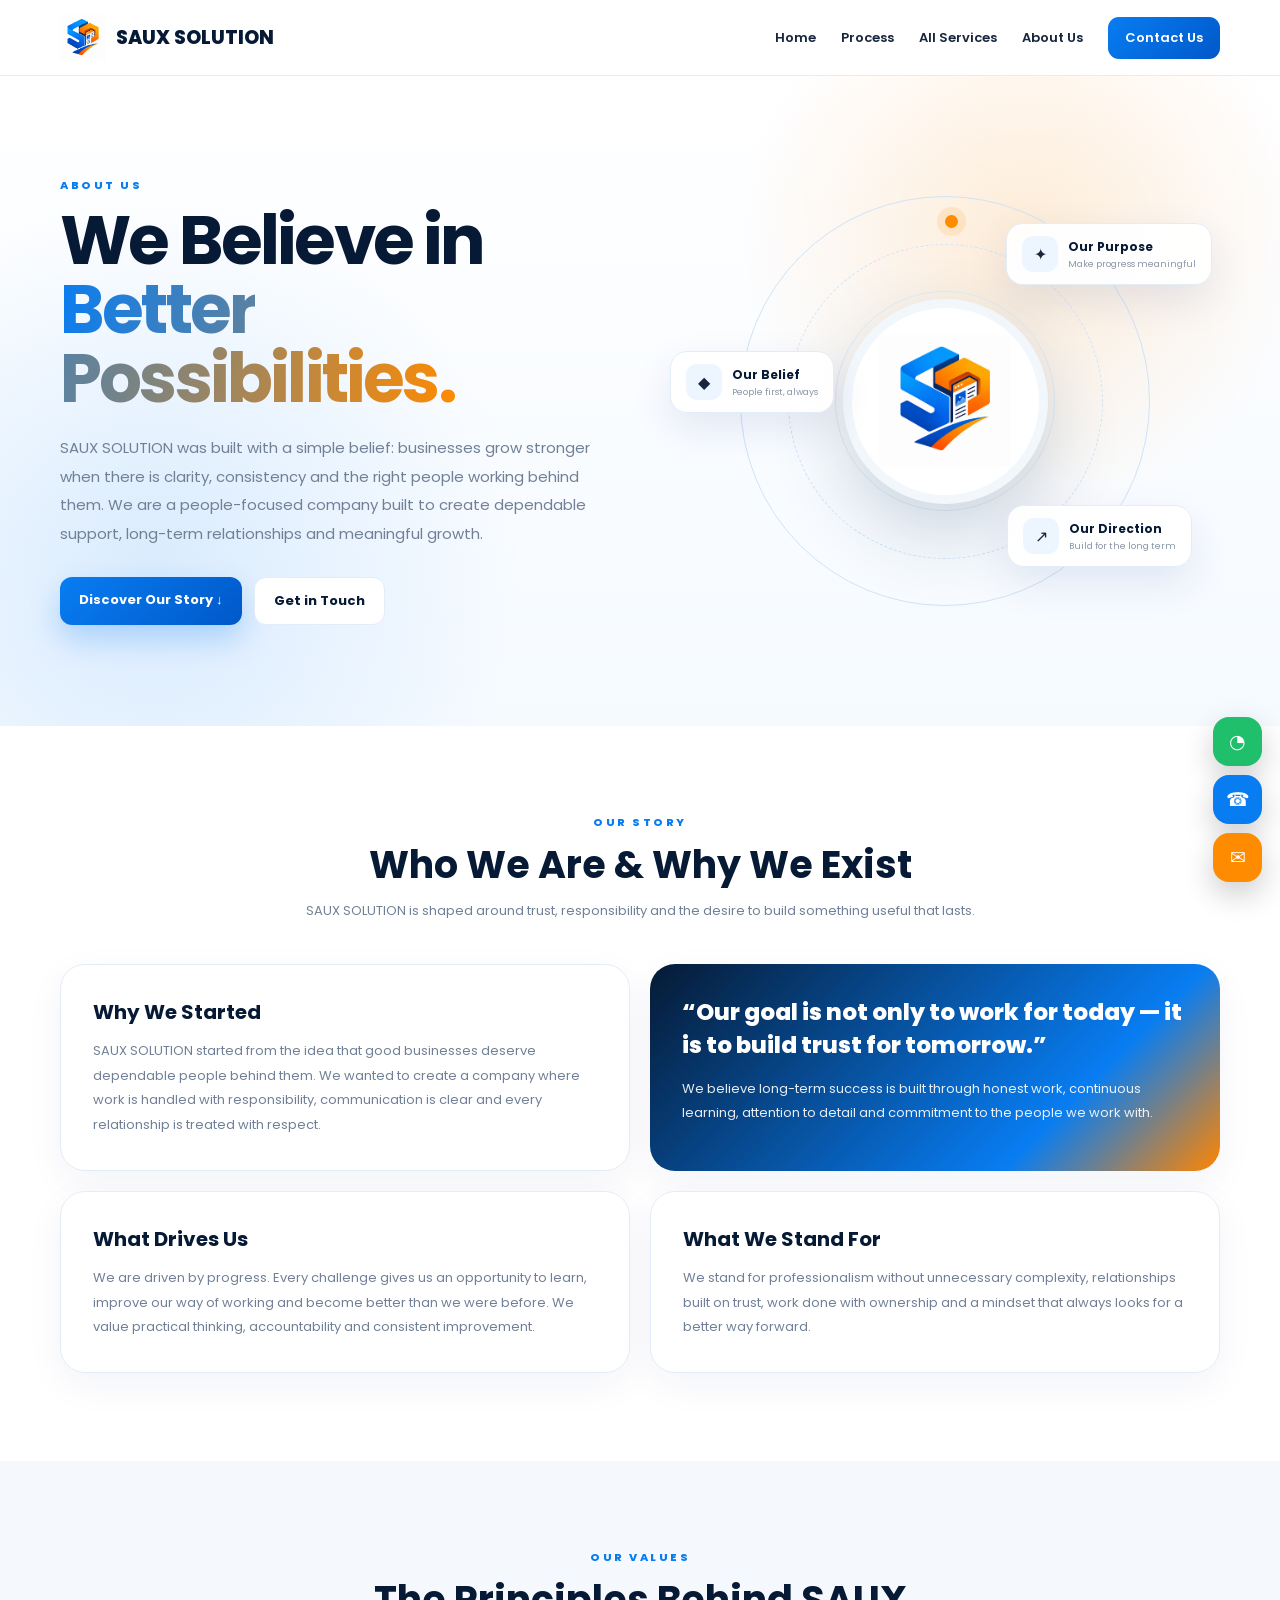
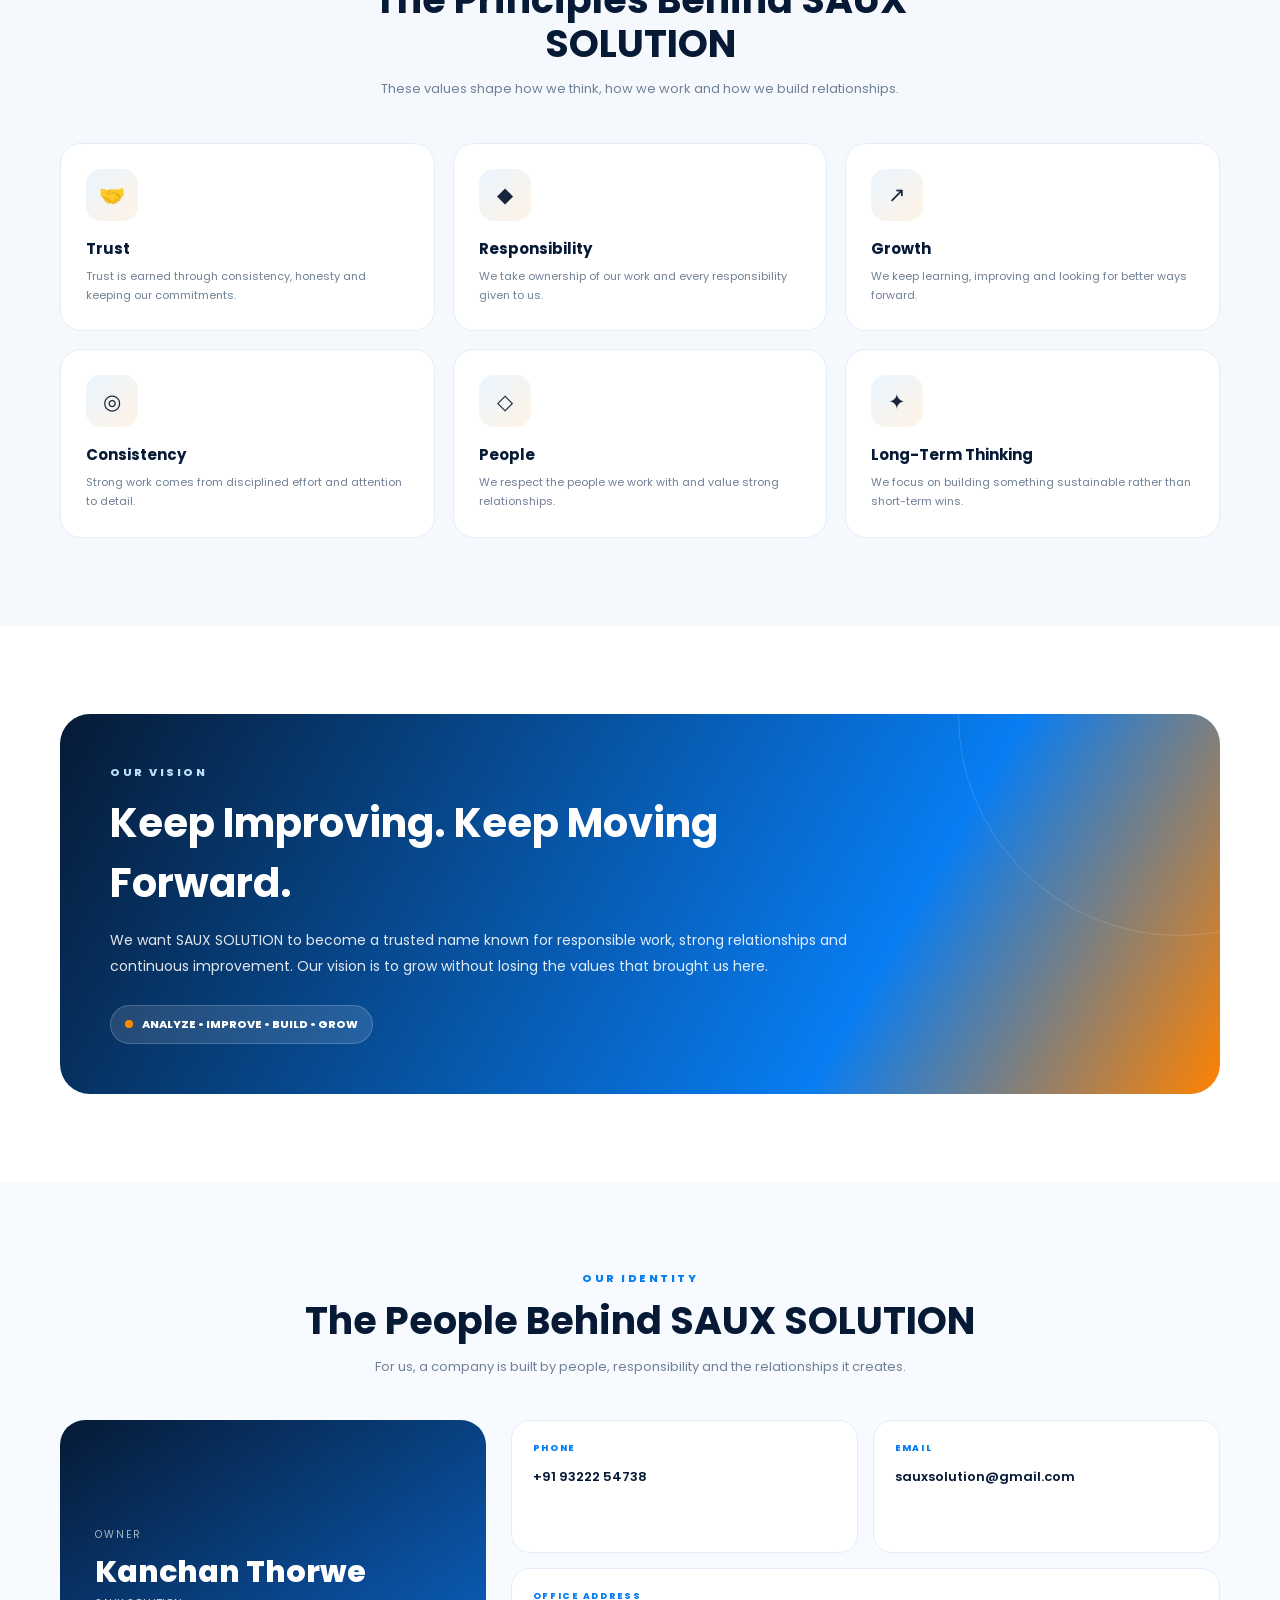
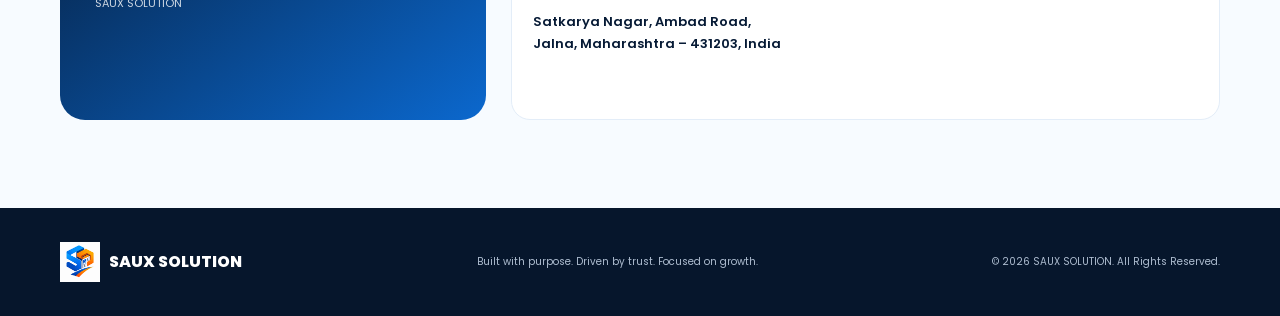
==== commit beec3a6d: "Update about.html" ====
--- a/about.html
+++ b/about.html
@@ -1,7 +1,7 @@
 <!DOCTYPE html><html lang="en"><head><meta charset="UTF-8"><meta name="viewport" content="width=device-width,initial-scale=1.0"><title>About Us | SAUX SOLUTION</title><meta name="description" content="About SAUX SOLUTION — our story, purpose, vision, values, motto, leadership and contact information."><link rel="preconnect" href="https://fonts.googleapis.com"><link rel="preconnect" href="https://fonts.gstatic.com" crossorigin><link href="https://fonts.googleapis.com/css2?family=Poppins:wght@400;500;600;700;800&display=swap" rel="stylesheet"><style>
 :root{--b:#087df2;--bd:#0058c9;--o:#ff8b00;--n:#061a35;--m:#718096;--l:#f5f9fe;--line:#e3edf8}*{box-sizing:border-box;margin:0;padding:0}html{scroll-behavior:smooth}body{font-family:Poppins,Arial;color:#17263c;overflow-x:hidden}a{text-decoration:none;color:inherit}.c{width:min(1160px,92%);margin:auto}header{height:76px;position:sticky;top:0;z-index:10;background:#fffffff2;backdrop-filter:blur(16px);border-bottom:1px solid var(--line)}nav,.nav{height:100%;display:flex;align-items:center;justify-content:space-between}.brand{display:flex;align-items:center;gap:10px;font-weight:800;color:var(--n);font-size:19px}.brand img{width:46px;height:46px;object-fit:contain}.links{display:flex;gap:25px;font-size:13px;font-weight:600}.links a:hover{color:var(--b)}.cta{padding:11px 17px;border-radius:11px;color:white!important;background:linear-gradient(135deg,var(--b),var(--bd))}.hero{min-height:650px;display:flex;align-items:center;overflow:hidden;background:radial-gradient(circle at 80% 25%,#ff8b0028,transparent 25%),radial-gradient(circle at 12% 75%,#087df220,transparent 30%),linear-gradient(#fff,#f5faff)}.grid{display:grid;grid-template-columns:1fr 1fr;gap:60px;align-items:center}.k{font-size:11px;letter-spacing:2.5px;text-transform:uppercase;font-weight:800;color:var(--b);margin-bottom:12px}h1{font-size:clamp(44px,5.3vw,70px);line-height:1.02;letter-spacing:-2.8px;color:var(--n)}.grad{background:linear-gradient(100deg,var(--b),var(--o));-webkit-background-clip:text;color:transparent}.hero p{font-size:15px;line-height:1.9;color:var(--m);margin-top:21px}.buttons{display:flex;gap:12px;margin-top:29px;flex-wrap:wrap}.btn{padding:13px 19px;border-radius:12px;font-size:13px;font-weight:700;transition:.25s}.btn:hover{transform:translateY(-3px)}.primary{background:linear-gradient(135deg,var(--b),var(--bd));color:#fff;box-shadow:0 14px 30px #087df240}.light{border:1px solid var(--line);background:#fff;color:var(--n)}.art{height:440px;position:relative;display:grid;place-items:center}.ring{position:absolute;border-radius:50%;border:1px solid #cfe3f8}.a{width:410px;height:410px;animation:spin 24s linear infinite}.b{width:315px;height:315px;border-style:dashed;animation:spinr 18s linear infinite}.d{width:220px;height:220px;border-color:#e3edf8}.dot{position:absolute;width:13px;height:13px;border-radius:50%;background:var(--o);top:18px;left:50%;box-shadow:0 0 0 8px #ff8b0022}.core{width:205px;height:205px;border-radius:50%;background:#fff;border:9px solid #f2f7fc;box-shadow:0 28px 75px #052a5230;display:grid;place-items:center;z-index:3;animation:floatcore 5s ease-in-out infinite}.core img{width:132px;height:132px;object-fit:contain}.orb{position:absolute;z-index:4;background:#fffffff5;border:1px solid var(--line);box-shadow:0 16px 42px #072a8219;border-radius:17px;padding:12px 15px;display:flex;gap:10px;align-items:center;animation:float 5s ease-in-out infinite}.orb strong{display:block;font-size:12px;color:var(--n)}.orb span{display:block;font-size:9px;color:#8a96a7;margin-top:2px}.oi{width:36px;height:36px;border-radius:11px;display:grid;place-items:center;background:#edf6ff}.x{right:8px;top:42px}.y{left:0;top:170px;animation-delay:.8s}.z{right:28px;bottom:54px;animation-delay:1.4s}.section{padding:88px 0}.head{text-align:center;max-width:720px;margin:0 auto 42px}.head h2{font-size:38px;line-height:1.15;color:var(--n)}.head p{font-size:13px;line-height:1.8;color:var(--m);margin-top:12px}.story{display:grid;grid-template-columns:1fr 1fr;gap:20px}.card{border:1px solid var(--line);border-radius:25px;padding:32px;background:#fff;box-shadow:0 12px 38px #072a820d}.card h3{font-size:20px;color:var(--n);margin-bottom:12px}.card p{font-size:13px;line-height:1.9;color:var(--m)}.highlight{background:linear-gradient(135deg,#061a35,#087df2 72%,#ff8500);border:0;color:#fff}.highlight h3,.highlight p{color:#fff}.highlight p{opacity:.9}.quote{font-size:23px;font-weight:800;line-height:1.45;margin-bottom:14px}.values{background:var(--l)}.values-grid{display:grid;grid-template-columns:repeat(3,1fr);gap:18px}.value{background:#fff;border:1px solid var(--line);border-radius:21px;padding:25px;transition:.3s}.value:hover{transform:translateY(-8px);box-shadow:0 24px 70px #052a5221}.vi{width:52px;height:52px;border-radius:15px;display:grid;place-items:center;background:linear-gradient(135deg,#eaf5ff,#fff3e5);font-size:21px;margin-bottom:16px}.value h3{font-size:15px;color:var(--n);margin-bottom:7px}.value p{font-size:11px;line-height:1.75;color:var(--m)}.vision{padding:88px 0}.vision-box{background:linear-gradient(120deg,#061a35,#087df2 70%,#ff8200);border-radius:30px;padding:50px;color:white;position:relative;overflow:hidden}.vision-box:before{content:"";position:absolute;width:440px;height:440px;border:1px solid #ffffff24;border-radius:50%;right:-180px;top:-220px}.vision-content{position:relative;z-index:2;max-width:750px}.vision-content .k{color:#bfe1ff}.vision-content h2{font-size:40px}.vision-content p{font-size:14px;line-height:1.9;opacity:.88;margin-top:14px}.motto{display:inline-flex;gap:9px;align-items:center;margin-top:25px;padding:10px 14px;background:#ffffff1f;border:1px solid #ffffff2e;border-radius:999px;font-size:11px;font-weight:800}.md{width:8px;height:8px;background:var(--o);border-radius:50%}.contact{background:#f7fbff}.owner{display:grid;grid-template-columns:.75fr 1.25fr;gap:25px}.owner-card{min-height:300px;border-radius:25px;padding:35px;color:#fff;background:linear-gradient(145deg,#061a35,#0b68ce);display:flex;flex-direction:column;justify-content:center;overflow:hidden}.ol{font-size:10px;letter-spacing:2px;text-transform:uppercase;opacity:.65}.on{font-size:30px;font-weight:800;margin-top:7px}.or{font-size:11px;opacity:.8}.info{display:grid;grid-template-columns:1fr 1fr;gap:15px}.inf{background:#fff;border:1px solid var(--line);border-radius:19px;padding:21px}.full{grid-column:1/-1}.label{font-size:9px;text-transform:uppercase;letter-spacing:1.7px;color:var(--b);font-weight:800;margin-bottom:8px}.inf p,.inf a{font-size:13px;line-height:1.7;font-weight:600;color:var(--n)}.inf a:hover{color:var(--b)}footer{background:#06162c;color:#aebdd0;padding:34px 0}.foot{display:flex;justify-content:space-between;align-items:center;gap:20px}.fb{display:flex;align-items:center;gap:9px;color:#fff;font-weight:800}.fb img{width:40px}.foot p{font-size:10px}.float{position:fixed;right:18px;bottom:18px;display:flex;flex-direction:column;gap:9px;z-index:20}.float a{width:49px;height:49px;border-radius:16px;color:#fff;display:grid;place-items:center;font-size:19px;box-shadow:0 12px 30px #0003;transition:.25s}.float a:hover{transform:translateY(-4px)}.wa{background:#20bf6b}.ph{background:var(--b)}.em{background:var(--o)}.reveal{opacity:0;transform:translateY(24px);transition:.7s}.show{opacity:1;transform:none}@keyframes spin{to{transform:rotate(360deg)}}@keyframes spinr{to{transform:rotate(-360deg)}}@keyframes float{0%,100%{transform:translateY(0)}50%{transform:translateY(-12px)}}@keyframes floatcore{0%,100%{transform:translateY(0)}50%{transform:translateY(-8px)}}@media(max-width:900px){.grid,.owner{grid-template-columns:1fr}.hero{padding:70px 0}.art{height:420px}.values-grid{grid-template-columns:1fr 1fr}.story{grid-template-columns:1fr}}@media(max-width:650px){header{height:68px}.brand{font-size:17px}.brand img{width:41px}.links a:not(.cta){display:none}.hero{padding:52px 0 30px}.hero h1{font-size:45px}.hero p{font-size:13px}.art{transform:scale(.78);margin:-30px 0 -55px}.section{padding:62px 0}.head h2{font-size:31px}.values-grid,.info{grid-template-columns:1fr}.full{grid-column:auto}.vision-box{padding:34px 25px}.vision-content h2{font-size:31px}.foot{flex-direction:column;align-items:flex-start}}
 </style></head><body>
-<header><div class="c nav"><a class="brand" href="index.html"><img src="assets/logo.png" alt="SAUX SOLUTION"><span>SAUX SOLUTION</span></a><nav class="links"><a href="index.html">Home</a><a href="service.html">Services</a><a href="about.html">About Us</a><a class="cta" href="#contact">Contact Us</a></nav></div></header>
+<header><div class="c nav"><a class="brand" href="index.html"><img src="assets/logo.png" alt="SAUX SOLUTION"><span>SAUX SOLUTION</span></a><nav class="links"><a href="index.html">Home</a><a href="index.html#process">Process</a><a href="service.html">All Services</a><a href="about.html">About Us</a><a class="cta" href="#contact">Contact Us</a></nav></div></header>
 <main>
 <section class="hero"><div class="c grid"><div class="reveal"><div class="k">About Us</div><h1>We Believe in<br><span class="grad">Better Possibilities.</span></h1><p>SAUX SOLUTION was built with a simple belief: businesses grow stronger when there is clarity, consistency and the right people working behind them. We are a people-focused company built to create dependable support, long-term relationships and meaningful growth.</p><div class="buttons"><a class="btn primary" href="#story">Discover Our Story ↓</a><a class="btn light" href="#contact">Get in Touch</a></div></div><div class="art reveal"><div class="ring a"><i class="dot"></i></div><div class="ring b"></div><div class="ring d"></div><div class="core"><img src="assets/logo.png" alt="SAUX SOLUTION Logo"></div><div class="orb x"><div class="oi">✦</div><div><strong>Our Purpose</strong><span>Make progress meaningful</span></div></div><div class="orb y"><div class="oi">◆</div><div><strong>Our Belief</strong><span>People first, always</span></div></div><div class="orb z"><div class="oi">↗</div><div><strong>Our Direction</strong><span>Build for the long term</span></div></div></div></div></section>
 <section class="section" id="story"><div class="c"><div class="head reveal"><div class="k">Our Story</div><h2>Who We Are & Why We Exist</h2><p>SAUX SOLUTION is shaped around trust, responsibility and the desire to build something useful that lasts.</p></div><div class="story"><div class="card reveal"><h3>Why We Started</h3><p>SAUX SOLUTION started from the idea that good businesses deserve dependable people behind them. We wanted to create a company where work is handled with responsibility, communication is clear and every relationship is treated with respect.</p></div><div class="card highlight reveal"><div class="quote">“Our goal is not only to work for today — it is to build trust for tomorrow.”</div><p>We believe long-term success is built through honest work, continuous learning, attention to detail and commitment to the people we work with.</p></div><div class="card reveal"><h3>What Drives Us</h3><p>We are driven by progress. Every challenge gives us an opportunity to learn, improve our way of working and become better than we were before. We value practical thinking, accountability and consistent improvement.</p></div><div class="card reveal"><h3>What We Stand For</h3><p>We stand for professionalism without unnecessary complexity, relationships built on trust, work done with ownership and a mindset that always looks for a better way forward.</p></div></div></div></section>
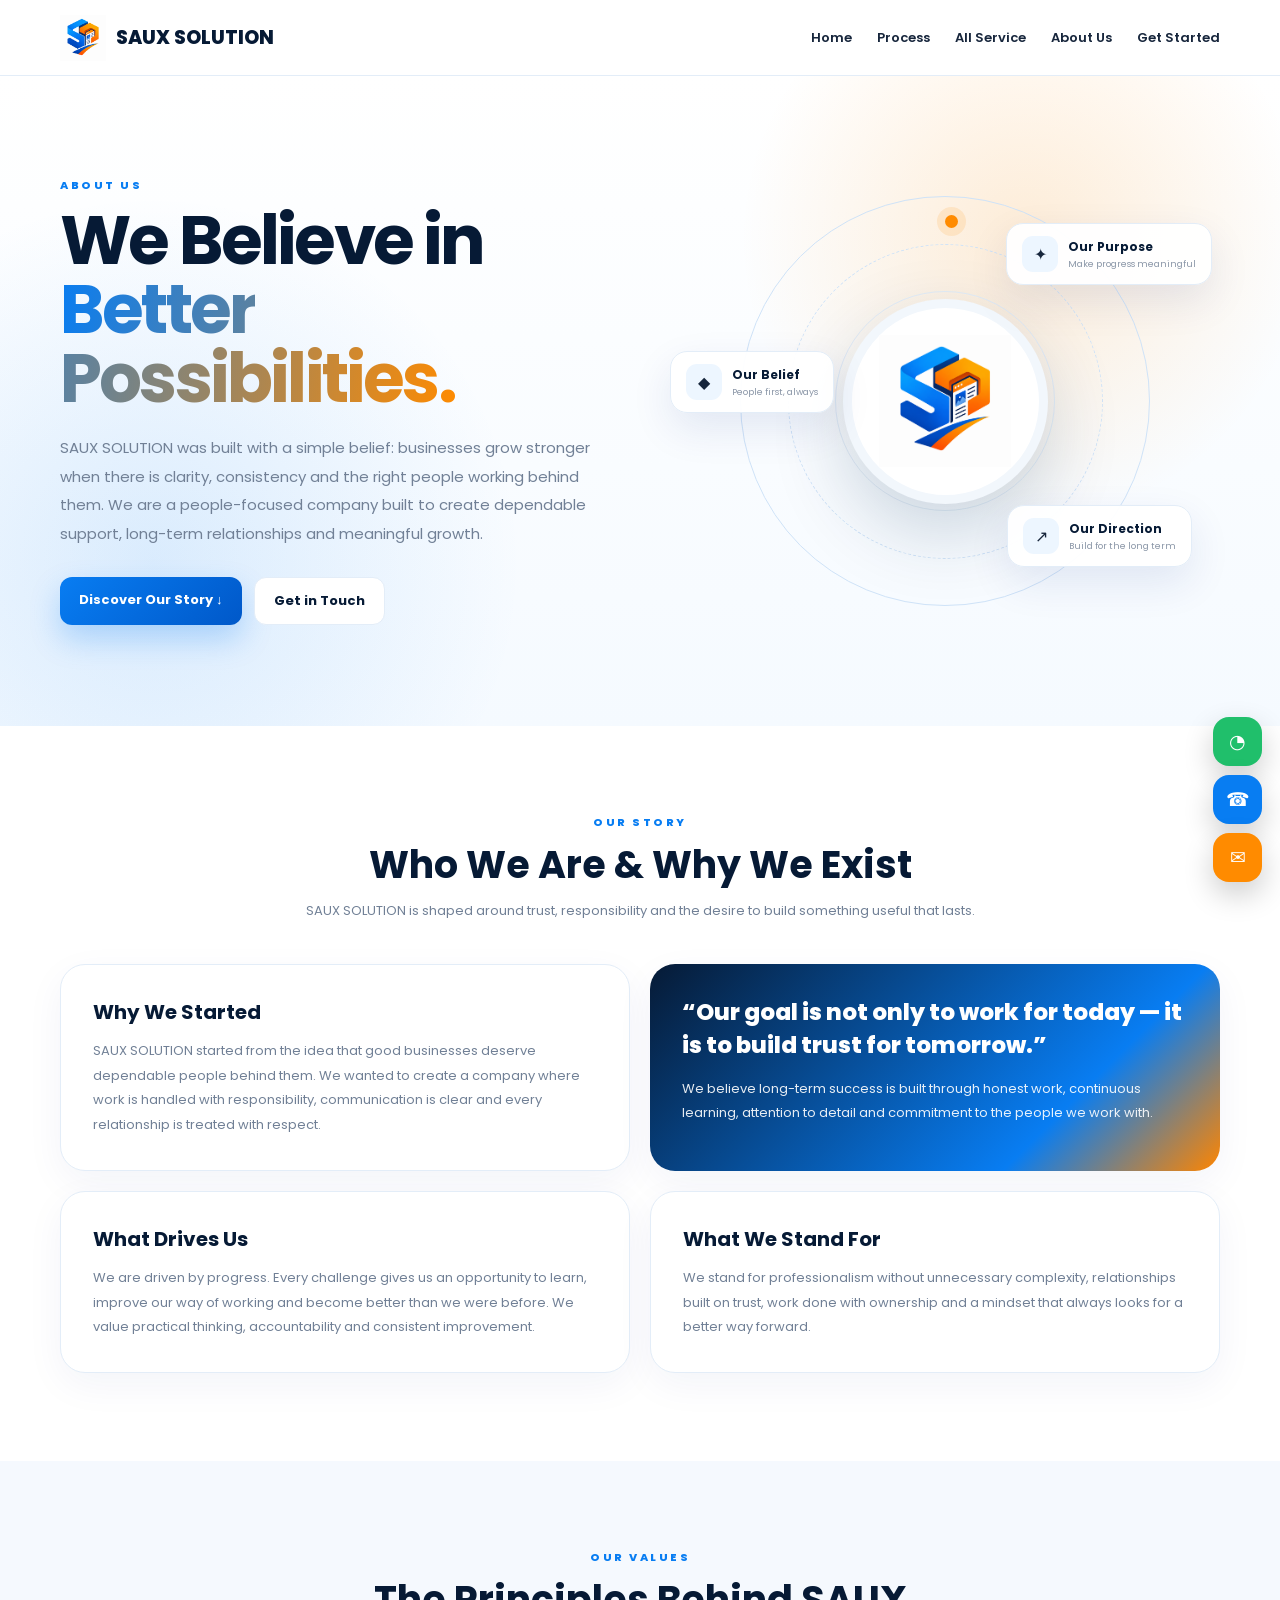
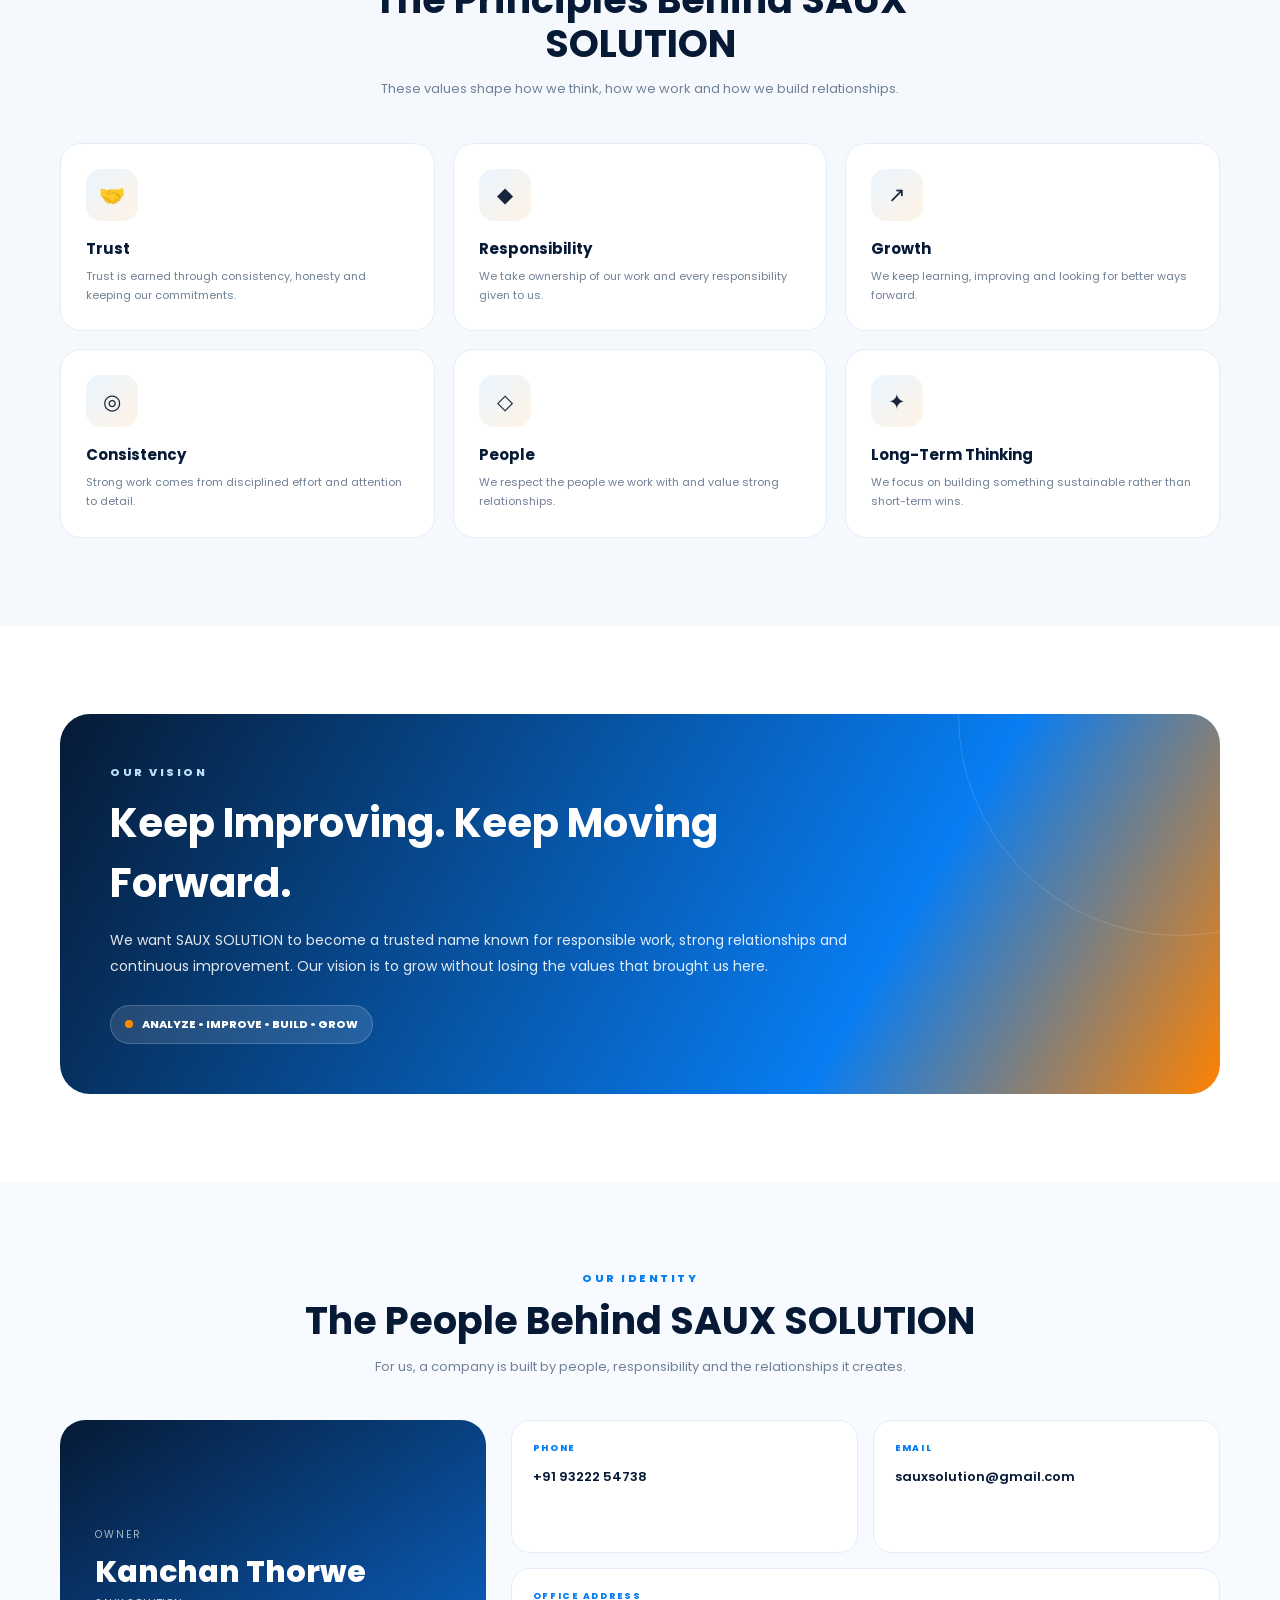
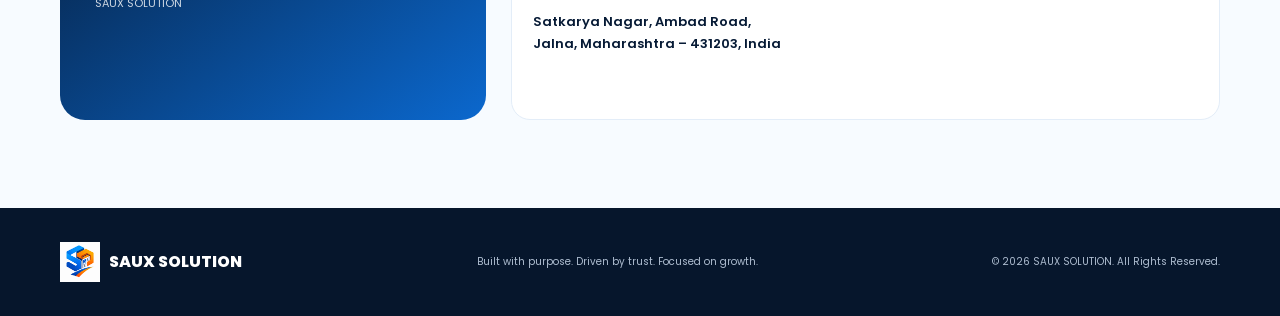
==== commit 31662b11: "Update about.html" ====
--- a/about.html
+++ b/about.html
@@ -1,7 +1,11 @@
 <!DOCTYPE html><html lang="en"><head><meta charset="UTF-8"><meta name="viewport" content="width=device-width,initial-scale=1.0"><title>About Us | SAUX SOLUTION</title><meta name="description" content="About SAUX SOLUTION — our story, purpose, vision, values, motto, leadership and contact information."><link rel="preconnect" href="https://fonts.googleapis.com"><link rel="preconnect" href="https://fonts.gstatic.com" crossorigin><link href="https://fonts.googleapis.com/css2?family=Poppins:wght@400;500;600;700;800&display=swap" rel="stylesheet"><style>
 :root{--b:#087df2;--bd:#0058c9;--o:#ff8b00;--n:#061a35;--m:#718096;--l:#f5f9fe;--line:#e3edf8}*{box-sizing:border-box;margin:0;padding:0}html{scroll-behavior:smooth}body{font-family:Poppins,Arial;color:#17263c;overflow-x:hidden}a{text-decoration:none;color:inherit}.c{width:min(1160px,92%);margin:auto}header{height:76px;position:sticky;top:0;z-index:10;background:#fffffff2;backdrop-filter:blur(16px);border-bottom:1px solid var(--line)}nav,.nav{height:100%;display:flex;align-items:center;justify-content:space-between}.brand{display:flex;align-items:center;gap:10px;font-weight:800;color:var(--n);font-size:19px}.brand img{width:46px;height:46px;object-fit:contain}.links{display:flex;gap:25px;font-size:13px;font-weight:600}.links a:hover{color:var(--b)}.cta{padding:11px 17px;border-radius:11px;color:white!important;background:linear-gradient(135deg,var(--b),var(--bd))}.hero{min-height:650px;display:flex;align-items:center;overflow:hidden;background:radial-gradient(circle at 80% 25%,#ff8b0028,transparent 25%),radial-gradient(circle at 12% 75%,#087df220,transparent 30%),linear-gradient(#fff,#f5faff)}.grid{display:grid;grid-template-columns:1fr 1fr;gap:60px;align-items:center}.k{font-size:11px;letter-spacing:2.5px;text-transform:uppercase;font-weight:800;color:var(--b);margin-bottom:12px}h1{font-size:clamp(44px,5.3vw,70px);line-height:1.02;letter-spacing:-2.8px;color:var(--n)}.grad{background:linear-gradient(100deg,var(--b),var(--o));-webkit-background-clip:text;color:transparent}.hero p{font-size:15px;line-height:1.9;color:var(--m);margin-top:21px}.buttons{display:flex;gap:12px;margin-top:29px;flex-wrap:wrap}.btn{padding:13px 19px;border-radius:12px;font-size:13px;font-weight:700;transition:.25s}.btn:hover{transform:translateY(-3px)}.primary{background:linear-gradient(135deg,var(--b),var(--bd));color:#fff;box-shadow:0 14px 30px #087df240}.light{border:1px solid var(--line);background:#fff;color:var(--n)}.art{height:440px;position:relative;display:grid;place-items:center}.ring{position:absolute;border-radius:50%;border:1px solid #cfe3f8}.a{width:410px;height:410px;animation:spin 24s linear infinite}.b{width:315px;height:315px;border-style:dashed;animation:spinr 18s linear infinite}.d{width:220px;height:220px;border-color:#e3edf8}.dot{position:absolute;width:13px;height:13px;border-radius:50%;background:var(--o);top:18px;left:50%;box-shadow:0 0 0 8px #ff8b0022}.core{width:205px;height:205px;border-radius:50%;background:#fff;border:9px solid #f2f7fc;box-shadow:0 28px 75px #052a5230;display:grid;place-items:center;z-index:3;animation:floatcore 5s ease-in-out infinite}.core img{width:132px;height:132px;object-fit:contain}.orb{position:absolute;z-index:4;background:#fffffff5;border:1px solid var(--line);box-shadow:0 16px 42px #072a8219;border-radius:17px;padding:12px 15px;display:flex;gap:10px;align-items:center;animation:float 5s ease-in-out infinite}.orb strong{display:block;font-size:12px;color:var(--n)}.orb span{display:block;font-size:9px;color:#8a96a7;margin-top:2px}.oi{width:36px;height:36px;border-radius:11px;display:grid;place-items:center;background:#edf6ff}.x{right:8px;top:42px}.y{left:0;top:170px;animation-delay:.8s}.z{right:28px;bottom:54px;animation-delay:1.4s}.section{padding:88px 0}.head{text-align:center;max-width:720px;margin:0 auto 42px}.head h2{font-size:38px;line-height:1.15;color:var(--n)}.head p{font-size:13px;line-height:1.8;color:var(--m);margin-top:12px}.story{display:grid;grid-template-columns:1fr 1fr;gap:20px}.card{border:1px solid var(--line);border-radius:25px;padding:32px;background:#fff;box-shadow:0 12px 38px #072a820d}.card h3{font-size:20px;color:var(--n);margin-bottom:12px}.card p{font-size:13px;line-height:1.9;color:var(--m)}.highlight{background:linear-gradient(135deg,#061a35,#087df2 72%,#ff8500);border:0;color:#fff}.highlight h3,.highlight p{color:#fff}.highlight p{opacity:.9}.quote{font-size:23px;font-weight:800;line-height:1.45;margin-bottom:14px}.values{background:var(--l)}.values-grid{display:grid;grid-template-columns:repeat(3,1fr);gap:18px}.value{background:#fff;border:1px solid var(--line);border-radius:21px;padding:25px;transition:.3s}.value:hover{transform:translateY(-8px);box-shadow:0 24px 70px #052a5221}.vi{width:52px;height:52px;border-radius:15px;display:grid;place-items:center;background:linear-gradient(135deg,#eaf5ff,#fff3e5);font-size:21px;margin-bottom:16px}.value h3{font-size:15px;color:var(--n);margin-bottom:7px}.value p{font-size:11px;line-height:1.75;color:var(--m)}.vision{padding:88px 0}.vision-box{background:linear-gradient(120deg,#061a35,#087df2 70%,#ff8200);border-radius:30px;padding:50px;color:white;position:relative;overflow:hidden}.vision-box:before{content:"";position:absolute;width:440px;height:440px;border:1px solid #ffffff24;border-radius:50%;right:-180px;top:-220px}.vision-content{position:relative;z-index:2;max-width:750px}.vision-content .k{color:#bfe1ff}.vision-content h2{font-size:40px}.vision-content p{font-size:14px;line-height:1.9;opacity:.88;margin-top:14px}.motto{display:inline-flex;gap:9px;align-items:center;margin-top:25px;padding:10px 14px;background:#ffffff1f;border:1px solid #ffffff2e;border-radius:999px;font-size:11px;font-weight:800}.md{width:8px;height:8px;background:var(--o);border-radius:50%}.contact{background:#f7fbff}.owner{display:grid;grid-template-columns:.75fr 1.25fr;gap:25px}.owner-card{min-height:300px;border-radius:25px;padding:35px;color:#fff;background:linear-gradient(145deg,#061a35,#0b68ce);display:flex;flex-direction:column;justify-content:center;overflow:hidden}.ol{font-size:10px;letter-spacing:2px;text-transform:uppercase;opacity:.65}.on{font-size:30px;font-weight:800;margin-top:7px}.or{font-size:11px;opacity:.8}.info{display:grid;grid-template-columns:1fr 1fr;gap:15px}.inf{background:#fff;border:1px solid var(--line);border-radius:19px;padding:21px}.full{grid-column:1/-1}.label{font-size:9px;text-transform:uppercase;letter-spacing:1.7px;color:var(--b);font-weight:800;margin-bottom:8px}.inf p,.inf a{font-size:13px;line-height:1.7;font-weight:600;color:var(--n)}.inf a:hover{color:var(--b)}footer{background:#06162c;color:#aebdd0;padding:34px 0}.foot{display:flex;justify-content:space-between;align-items:center;gap:20px}.fb{display:flex;align-items:center;gap:9px;color:#fff;font-weight:800}.fb img{width:40px}.foot p{font-size:10px}.float{position:fixed;right:18px;bottom:18px;display:flex;flex-direction:column;gap:9px;z-index:20}.float a{width:49px;height:49px;border-radius:16px;color:#fff;display:grid;place-items:center;font-size:19px;box-shadow:0 12px 30px #0003;transition:.25s}.float a:hover{transform:translateY(-4px)}.wa{background:#20bf6b}.ph{background:var(--b)}.em{background:var(--o)}.reveal{opacity:0;transform:translateY(24px);transition:.7s}.show{opacity:1;transform:none}@keyframes spin{to{transform:rotate(360deg)}}@keyframes spinr{to{transform:rotate(-360deg)}}@keyframes float{0%,100%{transform:translateY(0)}50%{transform:translateY(-12px)}}@keyframes floatcore{0%,100%{transform:translateY(0)}50%{transform:translateY(-8px)}}@media(max-width:900px){.grid,.owner{grid-template-columns:1fr}.hero{padding:70px 0}.art{height:420px}.values-grid{grid-template-columns:1fr 1fr}.story{grid-template-columns:1fr}}@media(max-width:650px){header{height:68px}.brand{font-size:17px}.brand img{width:41px}.links a:not(.cta){display:none}.hero{padding:52px 0 30px}.hero h1{font-size:45px}.hero p{font-size:13px}.art{transform:scale(.78);margin:-30px 0 -55px}.section{padding:62px 0}.head h2{font-size:31px}.values-grid,.info{grid-template-columns:1fr}.full{grid-column:auto}.vision-box{padding:34px 25px}.vision-content h2{font-size:31px}.foot{flex-direction:column;align-items:flex-start}}
 </style></head><body>
-<header><div class="c nav"><a class="brand" href="index.html"><img src="assets/logo.png" alt="SAUX SOLUTION"><span>SAUX SOLUTION</span></a><nav class="links"><a href="index.html">Home</a><a href="index.html#process">Process</a><a href="service.html">All Services</a><a href="about.html">About Us</a><a class="cta" href="#contact">Contact Us</a></nav></div></header>
+<header><div class="c nav"><a class="brand" href="index.html"><img src="assets/logo.png" alt="SAUX SOLUTION"><span>SAUX SOLUTION</span></a><nav class="links"><a href="index.html">Home</a>
+          <a href="#process">Process</a>
+          <a href="service.html">All Service</a>
+          <a href="about.html">About Us</a>
+          <a href="enquiry.html">Get Started</a></nav></div></header>
 <main>
 <section class="hero"><div class="c grid"><div class="reveal"><div class="k">About Us</div><h1>We Believe in<br><span class="grad">Better Possibilities.</span></h1><p>SAUX SOLUTION was built with a simple belief: businesses grow stronger when there is clarity, consistency and the right people working behind them. We are a people-focused company built to create dependable support, long-term relationships and meaningful growth.</p><div class="buttons"><a class="btn primary" href="#story">Discover Our Story ↓</a><a class="btn light" href="#contact">Get in Touch</a></div></div><div class="art reveal"><div class="ring a"><i class="dot"></i></div><div class="ring b"></div><div class="ring d"></div><div class="core"><img src="assets/logo.png" alt="SAUX SOLUTION Logo"></div><div class="orb x"><div class="oi">✦</div><div><strong>Our Purpose</strong><span>Make progress meaningful</span></div></div><div class="orb y"><div class="oi">◆</div><div><strong>Our Belief</strong><span>People first, always</span></div></div><div class="orb z"><div class="oi">↗</div><div><strong>Our Direction</strong><span>Build for the long term</span></div></div></div></div></section>
 <section class="section" id="story"><div class="c"><div class="head reveal"><div class="k">Our Story</div><h2>Who We Are & Why We Exist</h2><p>SAUX SOLUTION is shaped around trust, responsibility and the desire to build something useful that lasts.</p></div><div class="story"><div class="card reveal"><h3>Why We Started</h3><p>SAUX SOLUTION started from the idea that good businesses deserve dependable people behind them. We wanted to create a company where work is handled with responsibility, communication is clear and every relationship is treated with respect.</p></div><div class="card highlight reveal"><div class="quote">“Our goal is not only to work for today — it is to build trust for tomorrow.”</div><p>We believe long-term success is built through honest work, continuous learning, attention to detail and commitment to the people we work with.</p></div><div class="card reveal"><h3>What Drives Us</h3><p>We are driven by progress. Every challenge gives us an opportunity to learn, improve our way of working and become better than we were before. We value practical thinking, accountability and consistent improvement.</p></div><div class="card reveal"><h3>What We Stand For</h3><p>We stand for professionalism without unnecessary complexity, relationships built on trust, work done with ownership and a mindset that always looks for a better way forward.</p></div></div></div></section>
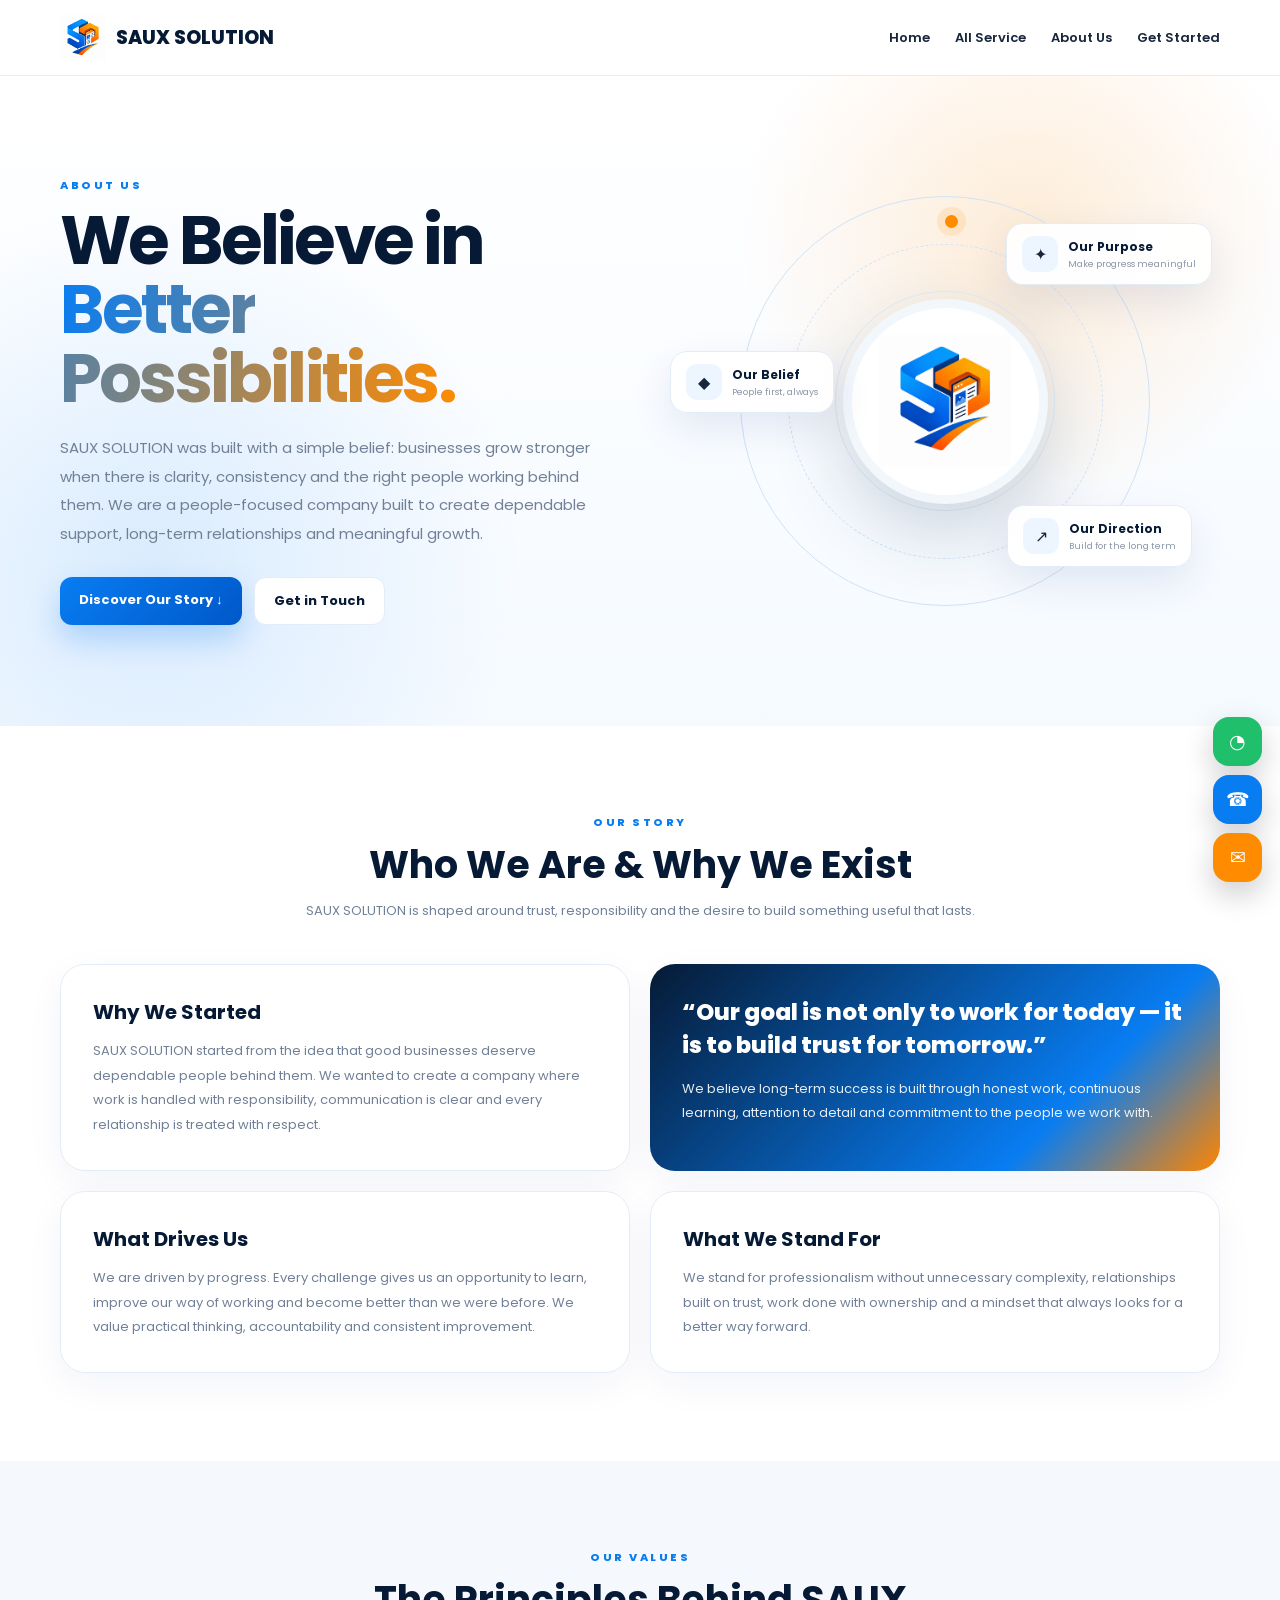
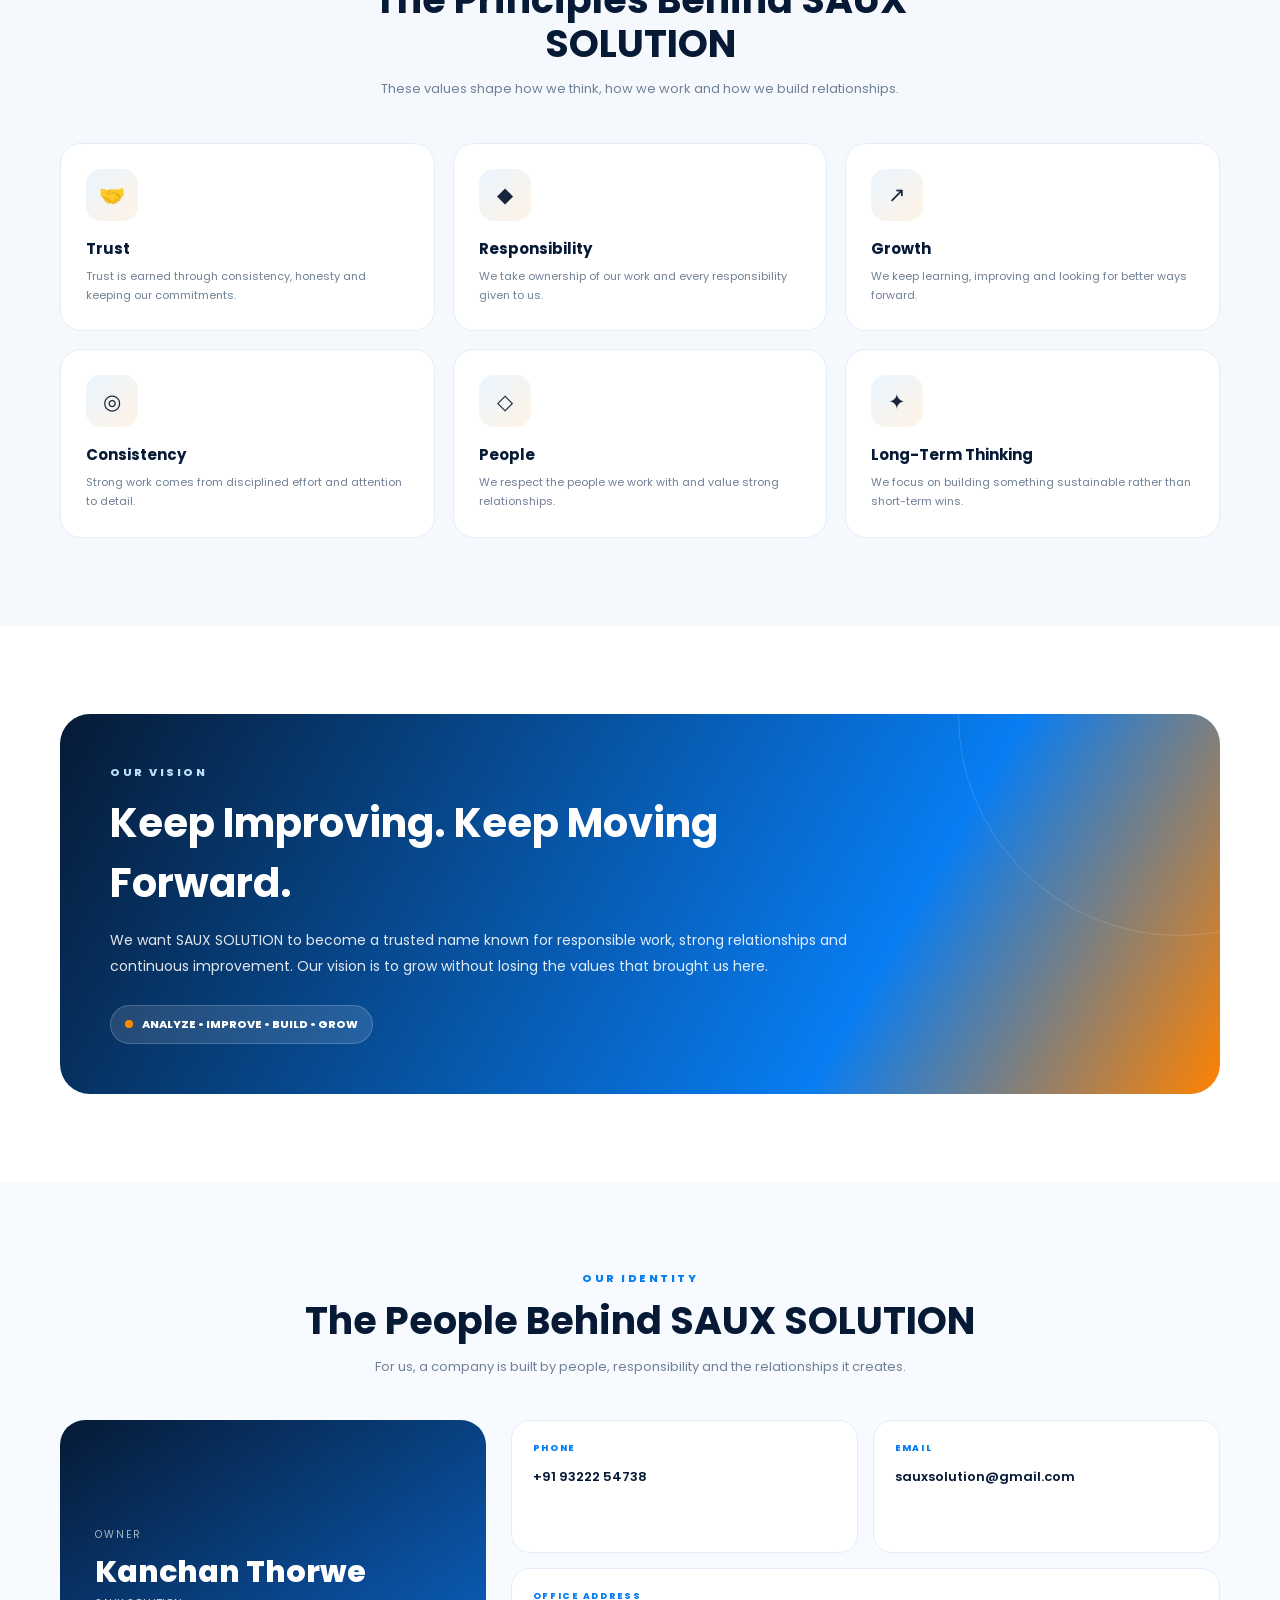
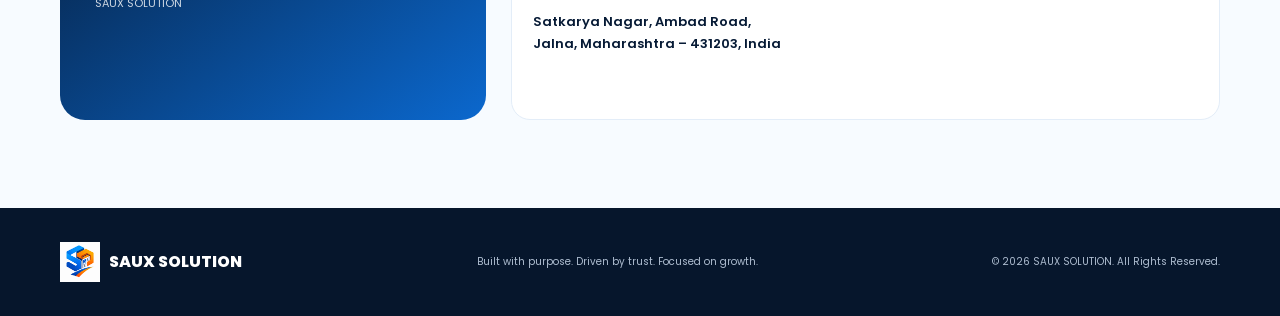
==== commit e2c2f8af: "Update about.html" ====
--- a/about.html
+++ b/about.html
@@ -2,7 +2,6 @@
 :root{--b:#087df2;--bd:#0058c9;--o:#ff8b00;--n:#061a35;--m:#718096;--l:#f5f9fe;--line:#e3edf8}*{box-sizing:border-box;margin:0;padding:0}html{scroll-behavior:smooth}body{font-family:Poppins,Arial;color:#17263c;overflow-x:hidden}a{text-decoration:none;color:inherit}.c{width:min(1160px,92%);margin:auto}header{height:76px;position:sticky;top:0;z-index:10;background:#fffffff2;backdrop-filter:blur(16px);border-bottom:1px solid var(--line)}nav,.nav{height:100%;display:flex;align-items:center;justify-content:space-between}.brand{display:flex;align-items:center;gap:10px;font-weight:800;color:var(--n);font-size:19px}.brand img{width:46px;height:46px;object-fit:contain}.links{display:flex;gap:25px;font-size:13px;font-weight:600}.links a:hover{color:var(--b)}.cta{padding:11px 17px;border-radius:11px;color:white!important;background:linear-gradient(135deg,var(--b),var(--bd))}.hero{min-height:650px;display:flex;align-items:center;overflow:hidden;background:radial-gradient(circle at 80% 25%,#ff8b0028,transparent 25%),radial-gradient(circle at 12% 75%,#087df220,transparent 30%),linear-gradient(#fff,#f5faff)}.grid{display:grid;grid-template-columns:1fr 1fr;gap:60px;align-items:center}.k{font-size:11px;letter-spacing:2.5px;text-transform:uppercase;font-weight:800;color:var(--b);margin-bottom:12px}h1{font-size:clamp(44px,5.3vw,70px);line-height:1.02;letter-spacing:-2.8px;color:var(--n)}.grad{background:linear-gradient(100deg,var(--b),var(--o));-webkit-background-clip:text;color:transparent}.hero p{font-size:15px;line-height:1.9;color:var(--m);margin-top:21px}.buttons{display:flex;gap:12px;margin-top:29px;flex-wrap:wrap}.btn{padding:13px 19px;border-radius:12px;font-size:13px;font-weight:700;transition:.25s}.btn:hover{transform:translateY(-3px)}.primary{background:linear-gradient(135deg,var(--b),var(--bd));color:#fff;box-shadow:0 14px 30px #087df240}.light{border:1px solid var(--line);background:#fff;color:var(--n)}.art{height:440px;position:relative;display:grid;place-items:center}.ring{position:absolute;border-radius:50%;border:1px solid #cfe3f8}.a{width:410px;height:410px;animation:spin 24s linear infinite}.b{width:315px;height:315px;border-style:dashed;animation:spinr 18s linear infinite}.d{width:220px;height:220px;border-color:#e3edf8}.dot{position:absolute;width:13px;height:13px;border-radius:50%;background:var(--o);top:18px;left:50%;box-shadow:0 0 0 8px #ff8b0022}.core{width:205px;height:205px;border-radius:50%;background:#fff;border:9px solid #f2f7fc;box-shadow:0 28px 75px #052a5230;display:grid;place-items:center;z-index:3;animation:floatcore 5s ease-in-out infinite}.core img{width:132px;height:132px;object-fit:contain}.orb{position:absolute;z-index:4;background:#fffffff5;border:1px solid var(--line);box-shadow:0 16px 42px #072a8219;border-radius:17px;padding:12px 15px;display:flex;gap:10px;align-items:center;animation:float 5s ease-in-out infinite}.orb strong{display:block;font-size:12px;color:var(--n)}.orb span{display:block;font-size:9px;color:#8a96a7;margin-top:2px}.oi{width:36px;height:36px;border-radius:11px;display:grid;place-items:center;background:#edf6ff}.x{right:8px;top:42px}.y{left:0;top:170px;animation-delay:.8s}.z{right:28px;bottom:54px;animation-delay:1.4s}.section{padding:88px 0}.head{text-align:center;max-width:720px;margin:0 auto 42px}.head h2{font-size:38px;line-height:1.15;color:var(--n)}.head p{font-size:13px;line-height:1.8;color:var(--m);margin-top:12px}.story{display:grid;grid-template-columns:1fr 1fr;gap:20px}.card{border:1px solid var(--line);border-radius:25px;padding:32px;background:#fff;box-shadow:0 12px 38px #072a820d}.card h3{font-size:20px;color:var(--n);margin-bottom:12px}.card p{font-size:13px;line-height:1.9;color:var(--m)}.highlight{background:linear-gradient(135deg,#061a35,#087df2 72%,#ff8500);border:0;color:#fff}.highlight h3,.highlight p{color:#fff}.highlight p{opacity:.9}.quote{font-size:23px;font-weight:800;line-height:1.45;margin-bottom:14px}.values{background:var(--l)}.values-grid{display:grid;grid-template-columns:repeat(3,1fr);gap:18px}.value{background:#fff;border:1px solid var(--line);border-radius:21px;padding:25px;transition:.3s}.value:hover{transform:translateY(-8px);box-shadow:0 24px 70px #052a5221}.vi{width:52px;height:52px;border-radius:15px;display:grid;place-items:center;background:linear-gradient(135deg,#eaf5ff,#fff3e5);font-size:21px;margin-bottom:16px}.value h3{font-size:15px;color:var(--n);margin-bottom:7px}.value p{font-size:11px;line-height:1.75;color:var(--m)}.vision{padding:88px 0}.vision-box{background:linear-gradient(120deg,#061a35,#087df2 70%,#ff8200);border-radius:30px;padding:50px;color:white;position:relative;overflow:hidden}.vision-box:before{content:"";position:absolute;width:440px;height:440px;border:1px solid #ffffff24;border-radius:50%;right:-180px;top:-220px}.vision-content{position:relative;z-index:2;max-width:750px}.vision-content .k{color:#bfe1ff}.vision-content h2{font-size:40px}.vision-content p{font-size:14px;line-height:1.9;opacity:.88;margin-top:14px}.motto{display:inline-flex;gap:9px;align-items:center;margin-top:25px;padding:10px 14px;background:#ffffff1f;border:1px solid #ffffff2e;border-radius:999px;font-size:11px;font-weight:800}.md{width:8px;height:8px;background:var(--o);border-radius:50%}.contact{background:#f7fbff}.owner{display:grid;grid-template-columns:.75fr 1.25fr;gap:25px}.owner-card{min-height:300px;border-radius:25px;padding:35px;color:#fff;background:linear-gradient(145deg,#061a35,#0b68ce);display:flex;flex-direction:column;justify-content:center;overflow:hidden}.ol{font-size:10px;letter-spacing:2px;text-transform:uppercase;opacity:.65}.on{font-size:30px;font-weight:800;margin-top:7px}.or{font-size:11px;opacity:.8}.info{display:grid;grid-template-columns:1fr 1fr;gap:15px}.inf{background:#fff;border:1px solid var(--line);border-radius:19px;padding:21px}.full{grid-column:1/-1}.label{font-size:9px;text-transform:uppercase;letter-spacing:1.7px;color:var(--b);font-weight:800;margin-bottom:8px}.inf p,.inf a{font-size:13px;line-height:1.7;font-weight:600;color:var(--n)}.inf a:hover{color:var(--b)}footer{background:#06162c;color:#aebdd0;padding:34px 0}.foot{display:flex;justify-content:space-between;align-items:center;gap:20px}.fb{display:flex;align-items:center;gap:9px;color:#fff;font-weight:800}.fb img{width:40px}.foot p{font-size:10px}.float{position:fixed;right:18px;bottom:18px;display:flex;flex-direction:column;gap:9px;z-index:20}.float a{width:49px;height:49px;border-radius:16px;color:#fff;display:grid;place-items:center;font-size:19px;box-shadow:0 12px 30px #0003;transition:.25s}.float a:hover{transform:translateY(-4px)}.wa{background:#20bf6b}.ph{background:var(--b)}.em{background:var(--o)}.reveal{opacity:0;transform:translateY(24px);transition:.7s}.show{opacity:1;transform:none}@keyframes spin{to{transform:rotate(360deg)}}@keyframes spinr{to{transform:rotate(-360deg)}}@keyframes float{0%,100%{transform:translateY(0)}50%{transform:translateY(-12px)}}@keyframes floatcore{0%,100%{transform:translateY(0)}50%{transform:translateY(-8px)}}@media(max-width:900px){.grid,.owner{grid-template-columns:1fr}.hero{padding:70px 0}.art{height:420px}.values-grid{grid-template-columns:1fr 1fr}.story{grid-template-columns:1fr}}@media(max-width:650px){header{height:68px}.brand{font-size:17px}.brand img{width:41px}.links a:not(.cta){display:none}.hero{padding:52px 0 30px}.hero h1{font-size:45px}.hero p{font-size:13px}.art{transform:scale(.78);margin:-30px 0 -55px}.section{padding:62px 0}.head h2{font-size:31px}.values-grid,.info{grid-template-columns:1fr}.full{grid-column:auto}.vision-box{padding:34px 25px}.vision-content h2{font-size:31px}.foot{flex-direction:column;align-items:flex-start}}
 </style></head><body>
 <header><div class="c nav"><a class="brand" href="index.html"><img src="assets/logo.png" alt="SAUX SOLUTION"><span>SAUX SOLUTION</span></a><nav class="links"><a href="index.html">Home</a>
-          <a href="#process">Process</a>
           <a href="service.html">All Service</a>
           <a href="about.html">About Us</a>
           <a href="enquiry.html">Get Started</a></nav></div></header>
